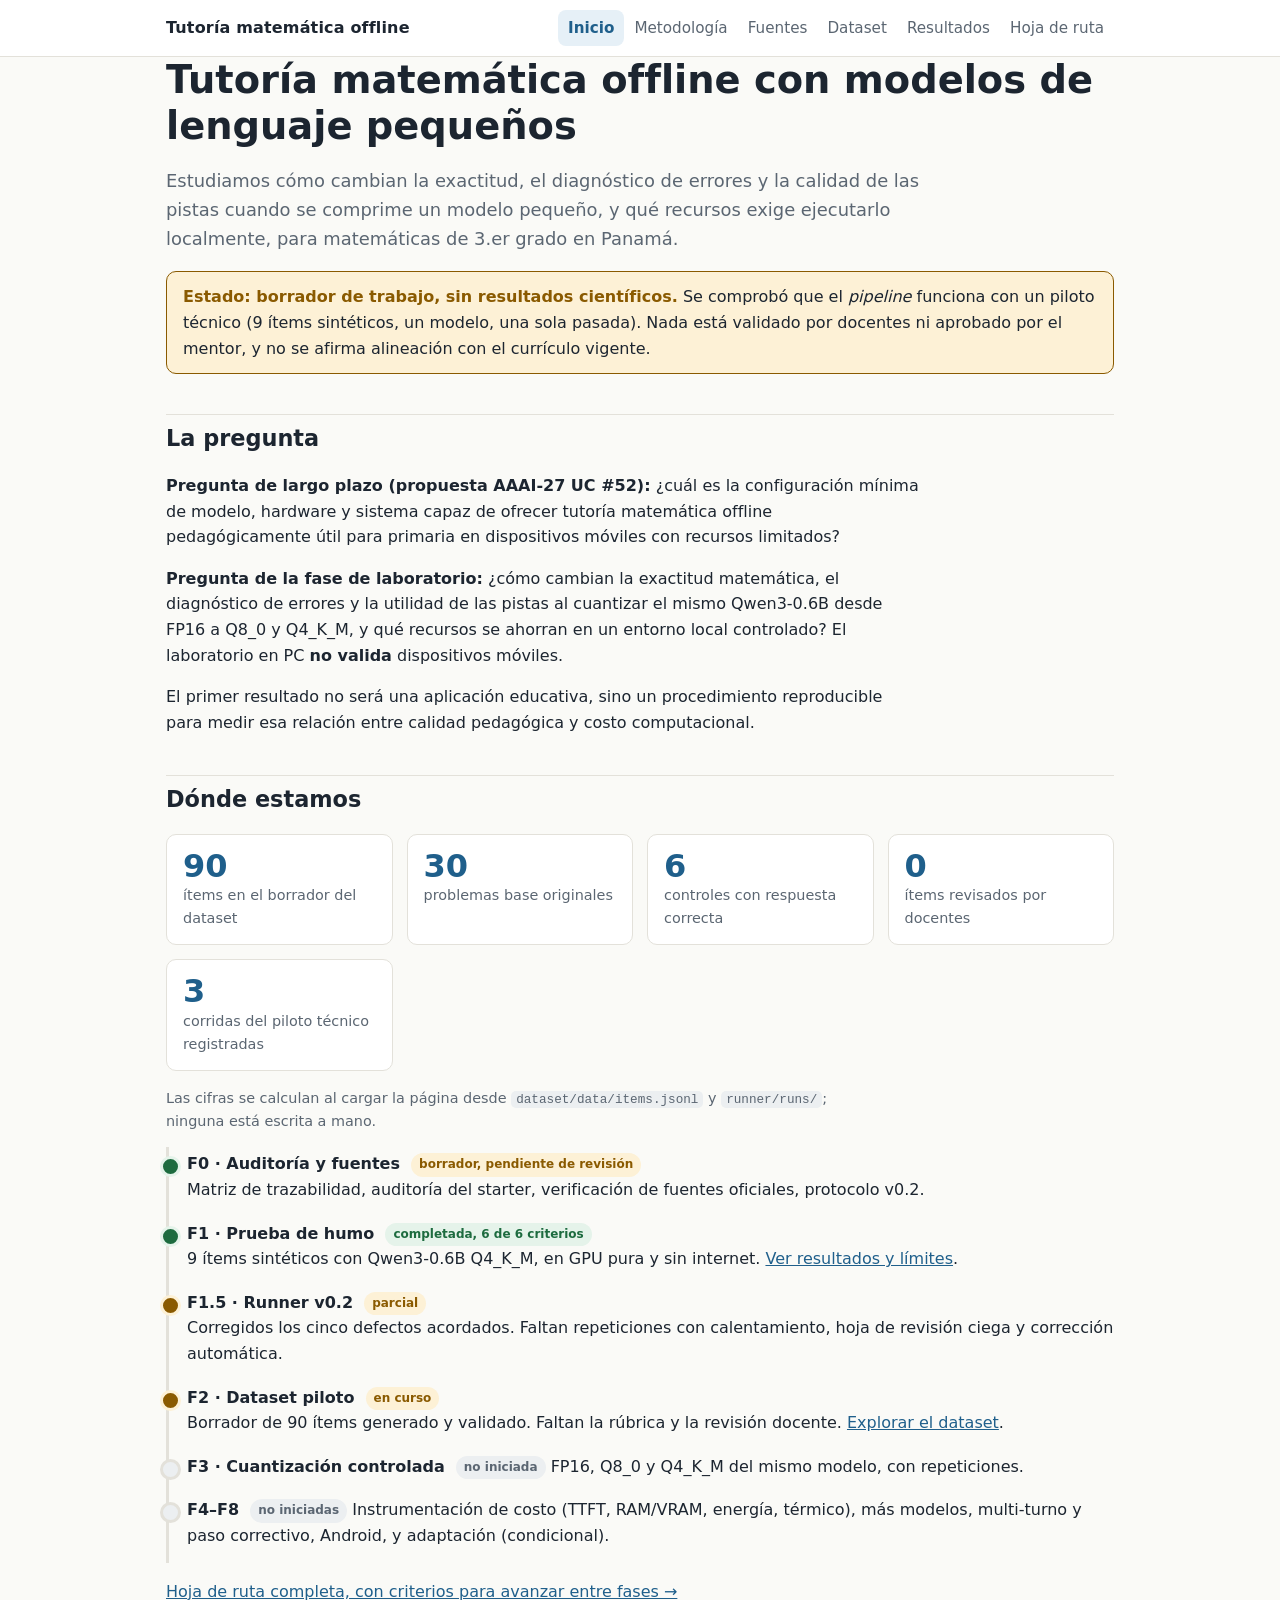
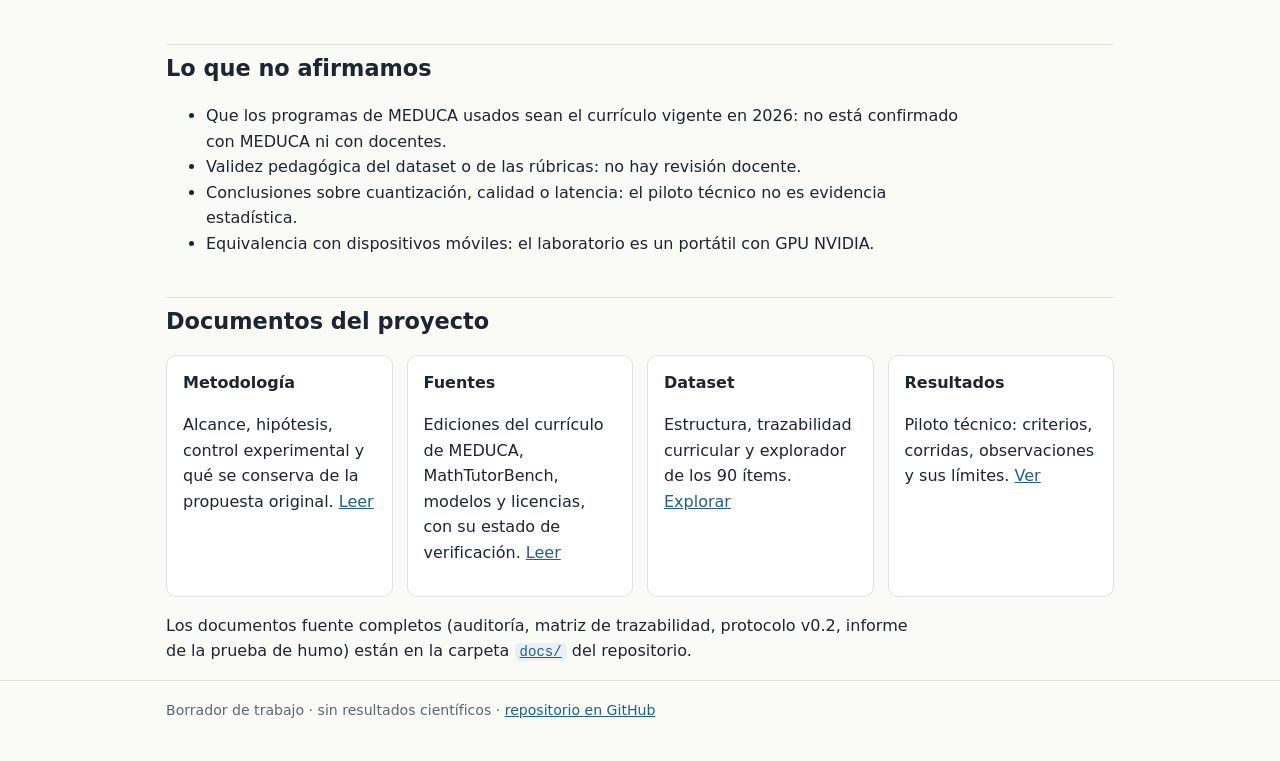
==== index.html @ 907fa1df "Sitio web estático del proyecto Seis páginas (inicio, metodología, fuentes, dataset, resultados, hoj" ====
<!doctype html>
<html lang="es">
<head>
<meta charset="utf-8">
<meta name="viewport" content="width=device-width, initial-scale=1">
<meta name="color-scheme" content="light dark">
<title>Tutoría matemática offline</title>
<meta name="description" content="Investigación sobre tutoría matemática offline con modelos de lenguaje pequeños para 3.er grado en Panamá: calidad pedagógica, compresión y costo computacional.">
<link rel="stylesheet" href="assets/style.css">
</head>
<body>
<header class="site"><div class="wrap">
  <a class="brand" href="index.html">Tutoría matemática offline</a>
  <nav aria-label="Principal"><a href="index.html">Inicio</a><a href="metodologia.html">Metodología</a><a href="fuentes.html">Fuentes</a><a href="dataset.html">Dataset</a><a href="resultados.html">Resultados</a><a href="hoja-de-ruta.html">Hoja de ruta</a></nav>
</div></header>

<main class="wrap">
  <h1>Tutoría matemática offline con modelos de lenguaje pequeños</h1>
  <p class="lead">Estudiamos cómo cambian la exactitud, el diagnóstico de errores y la calidad de las pistas cuando se comprime un modelo pequeño, y qué recursos exige ejecutarlo localmente, para matemáticas de 3.er grado en Panamá.</p>

  <div class="banner"><strong>Estado: borrador de trabajo, sin resultados científicos.</strong>
    Se comprobó que el <em>pipeline</em> funciona con un piloto técnico (9 ítems sintéticos, un modelo, una sola pasada). Nada está validado por docentes ni aprobado por el mentor, y no se afirma alineación con el currículo vigente.</div>

  <h2>La pregunta</h2>
  <p><strong>Pregunta de largo plazo (propuesta AAAI-27 UC #52):</strong> ¿cuál es la configuración mínima de modelo, hardware y sistema capaz de ofrecer tutoría matemática offline pedagógicamente útil para primaria en dispositivos móviles con recursos limitados?</p>
  <p><strong>Pregunta de la fase de laboratorio:</strong> ¿cómo cambian la exactitud matemática, el diagnóstico de errores y la utilidad de las pistas al cuantizar el mismo Qwen3-0.6B desde FP16 a Q8_0 y Q4_K_M, y qué recursos se ahorran en un entorno local controlado? El laboratorio en PC <strong>no valida</strong> dispositivos móviles.</p>
  <p>El primer resultado no será una aplicación educativa, sino un procedimiento reproducible para medir esa relación entre calidad pedagógica y costo computacional.</p>

  <h2>Dónde estamos</h2>
  <div class="grid" id="home-stats"></div>
  <p class="count">Las cifras se calculan al cargar la página desde <code>dataset/data/items.jsonl</code> y <code>runner/runs/</code>; ninguna está escrita a mano.</p>

  <ol class="timeline">
    <li class="done"><strong>F0 · Auditoría y fuentes</strong> <span class="badge b-warn">borrador, pendiente de revisión</span><br>Matriz de trazabilidad, auditoría del starter, verificación de fuentes oficiales, protocolo v0.2.</li>
    <li class="done"><strong>F1 · Prueba de humo</strong> <span class="badge b-ok">completada, 6 de 6 criterios</span><br>9 ítems sintéticos con Qwen3-0.6B Q4_K_M, en GPU pura y sin internet. <a href="resultados.html">Ver resultados y límites</a>.</li>
    <li class="doing"><strong>F1.5 · Runner v0.2</strong> <span class="badge b-warn">parcial</span><br>Corregidos los cinco defectos acordados. Faltan repeticiones con calentamiento, hoja de revisión ciega y corrección automática.</li>
    <li class="doing"><strong>F2 · Dataset piloto</strong> <span class="badge b-warn">en curso</span><br>Borrador de 90 ítems generado y validado. Faltan la rúbrica y la revisión docente. <a href="dataset.html">Explorar el dataset</a>.</li>
    <li><strong>F3 · Cuantización controlada</strong> <span class="badge b-pend">no iniciada</span> FP16, Q8_0 y Q4_K_M del mismo modelo, con repeticiones.</li>
    <li><strong>F4–F8</strong> <span class="badge b-pend">no iniciadas</span> Instrumentación de costo (TTFT, RAM/VRAM, energía, térmico), más modelos, multi-turno y paso correctivo, Android, y adaptación (condicional).</li>
  </ol>
  <p><a href="hoja-de-ruta.html">Hoja de ruta completa, con criterios para avanzar entre fases →</a></p>

  <h2>Lo que no afirmamos</h2>
  <ul>
    <li>Que los programas de MEDUCA usados sean el currículo vigente en 2026: no está confirmado con MEDUCA ni con docentes.</li>
    <li>Validez pedagógica del dataset o de las rúbricas: no hay revisión docente.</li>
    <li>Conclusiones sobre cuantización, calidad o latencia: el piloto técnico no es evidencia estadística.</li>
    <li>Equivalencia con dispositivos móviles: el laboratorio es un portátil con GPU NVIDIA.</li>
  </ul>

  <h2>Documentos del proyecto</h2>
  <div class="grid">
    <div class="card"><h3>Metodología</h3><p>Alcance, hipótesis, control experimental y qué se conserva de la propuesta original. <a href="metodologia.html">Leer</a></p></div>
    <div class="card"><h3>Fuentes</h3><p>Ediciones del currículo de MEDUCA, MathTutorBench, modelos y licencias, con su estado de verificación. <a href="fuentes.html">Leer</a></p></div>
    <div class="card"><h3>Dataset</h3><p>Estructura, trazabilidad curricular y explorador de los 90 ítems. <a href="dataset.html">Explorar</a></p></div>
    <div class="card"><h3>Resultados</h3><p>Piloto técnico: criterios, corridas, observaciones y sus límites. <a href="resultados.html">Ver</a></p></div>
  </div>
  <p>Los documentos fuente completos (auditoría, matriz de trazabilidad, protocolo v0.2, informe de la prueba de humo) están en la carpeta <a href="https://github.com/Carlos09Or/Math_Project_LLM/tree/main/docs"><code>docs/</code></a> del repositorio.</p>
</main>

<footer class="site"><div class="wrap">Borrador de trabajo · sin resultados científicos · <a href="https://github.com/Carlos09Or/Math_Project_LLM">repositorio en GitHub</a></div></footer>
<script src="assets/data/project_items.js"></script>
<script src="assets/data/project_runs.js"></script>
<script src="assets/app.js"></script>
</body>
</html>
---- assets/style.css ----
:root {
  --bg: #fafaf7; --surface: #ffffff; --ink: #1c2530; --muted: #5b6672; --line: #e3e1da;
  --accent: #1f5f8b; --accent-soft: #e6f0f7;
  --ok: #1d6b3f; --ok-bg: #e5f3ea; --warn: #8a5a00; --warn-bg: #fdf1d6; --bad: #9a2a2a; --bad-bg: #f9e4e4;
  --info: #3a4a8a; --info-bg: #e8ebf8; --pend: #5b6672; --pend-bg: #eceff1;
  --radius: 10px; --max: 980px;
}
@media (prefers-color-scheme: dark) {
  :root:not([data-theme="light"]) {
    --bg: #14181d; --surface: #1b2026; --ink: #e7eaee; --muted: #a2acb7; --line: #2c333b;
    --accent: #7db7e0; --accent-soft: #1d2c38;
    --ok: #7fd0a1; --ok-bg: #1b2e24; --warn: #e8c36a; --warn-bg: #33291a; --bad: #f09a9a; --bad-bg: #351e1e;
    --info: #a5b2f0; --info-bg: #222842; --pend: #a2acb7; --pend-bg: #242a31;
  }
}
* { box-sizing: border-box; }
html { scroll-behavior: smooth; }
body { margin: 0; background: var(--bg); color: var(--ink); line-height: 1.6;
  font-family: system-ui, -apple-system, "Segoe UI", Roboto, "Helvetica Neue", Arial, sans-serif; }
a { color: var(--accent); }
.wrap { max-width: var(--max); margin: 0 auto; padding: 0 16px; }
header.site { border-bottom: 1px solid var(--line); background: var(--surface); position: sticky; top: 0; z-index: 5; }
header.site .wrap { display: flex; align-items: center; justify-content: space-between; gap: 12px; flex-wrap: wrap; padding-top: 10px; padding-bottom: 10px; }
.brand { font-weight: 700; text-decoration: none; color: var(--ink); letter-spacing: .01em; }
nav a { display: inline-block; padding: 6px 10px; border-radius: 8px; text-decoration: none; color: var(--muted); font-size: .95rem; }
nav a:hover { background: var(--accent-soft); color: var(--accent); }
nav a[aria-current="page"] { background: var(--accent-soft); color: var(--accent); font-weight: 600; }
main { padding: 28px 0 56px; }
h1 { font-size: clamp(1.7rem, 4vw, 2.4rem); line-height: 1.2; margin: 0 0 8px; }
h2 { font-size: 1.4rem; margin: 40px 0 10px; padding-top: 6px; border-top: 1px solid var(--line); }
h3 { font-size: 1.1rem; margin: 24px 0 6px; }
p, li { max-width: 74ch; }
.lead { font-size: 1.12rem; color: var(--muted); max-width: 70ch; }
.banner { border: 1px solid var(--warn); background: var(--warn-bg); color: var(--ink); border-radius: var(--radius); padding: 12px 16px; margin: 18px 0; }
.banner strong { color: var(--warn); }
.callout { border-left: 4px solid var(--accent); background: var(--accent-soft); padding: 10px 14px; border-radius: 0 var(--radius) var(--radius) 0; margin: 14px 0; }
.callout.warn { border-color: var(--warn); background: var(--warn-bg); }
.grid { display: grid; gap: 14px; grid-template-columns: repeat(auto-fit, minmax(210px, 1fr)); margin: 16px 0; }
.card { background: var(--surface); border: 1px solid var(--line); border-radius: var(--radius); padding: 14px 16px; }
.card h3 { margin: 0 0 4px; font-size: 1rem; }
.stat { font-size: 2rem; font-weight: 700; line-height: 1.1; color: var(--accent); }
.stat-label { color: var(--muted); font-size: .9rem; }
.badge { display: inline-block; font-size: .75rem; font-weight: 600; padding: 2px 8px; border-radius: 999px; white-space: nowrap; vertical-align: middle; }
.b-ok { color: var(--ok); background: var(--ok-bg); } .b-warn { color: var(--warn); background: var(--warn-bg); }
.b-bad { color: var(--bad); background: var(--bad-bg); } .b-info { color: var(--info); background: var(--info-bg); }
.b-pend { color: var(--pend); background: var(--pend-bg); }
.table-wrap { overflow-x: auto; margin: 12px 0; border: 1px solid var(--line); border-radius: var(--radius); background: var(--surface); }
table { border-collapse: collapse; width: 100%; font-size: .92rem; }
th, td { text-align: left; padding: 8px 10px; border-bottom: 1px solid var(--line); vertical-align: top; }
th { background: var(--accent-soft); font-weight: 600; white-space: nowrap; }
tr:last-child td { border-bottom: 0; }
code, .mono { font-family: ui-monospace, "Cascadia Mono", Consolas, monospace; font-size: .88em; }
code { background: var(--pend-bg); padding: 1px 5px; border-radius: 5px; }
.timeline { list-style: none; padding: 0; margin: 14px 0; border-left: 3px solid var(--line); }
.timeline li { position: relative; padding: 4px 0 14px 18px; max-width: none; }
.timeline li::before { content: ""; position: absolute; left: -9px; top: 9px; width: 15px; height: 15px; border-radius: 50%; background: var(--pend-bg); border: 3px solid var(--line); }
.timeline li.done::before { background: var(--ok); border-color: var(--ok-bg); }
.timeline li.doing::before { background: var(--warn); border-color: var(--warn-bg); }
.timeline strong { margin-right: 6px; }
.filters { display: flex; gap: 10px; flex-wrap: wrap; align-items: end; margin: 12px 0; }
.filters label { display: flex; flex-direction: column; font-size: .82rem; color: var(--muted); gap: 3px; }
select, input[type="search"] { font: inherit; padding: 6px 8px; border: 1px solid var(--line); border-radius: 8px; background: var(--surface); color: var(--ink); }
.item { background: var(--surface); border: 1px solid var(--line); border-radius: var(--radius); padding: 12px 14px; margin: 10px 0; }
.item .meta { display: flex; gap: 6px; flex-wrap: wrap; margin-bottom: 6px; align-items: center; }
.item p { margin: 4px 0; }
.item dl { display: grid; grid-template-columns: max-content 1fr; gap: 2px 12px; margin: 8px 0 0; font-size: .92rem; }
.item dt { color: var(--muted); } .item dd { margin: 0; }
pre.resp { white-space: pre-wrap; word-break: break-word; background: var(--pend-bg); border-radius: 8px; padding: 10px; margin: 6px 0; font-size: .88rem; max-width: 100%; }
details { margin: 6px 0; } summary { cursor: pointer; }
.heat { display: grid; gap: 3px; margin: 10px 0; font-size: .8rem; }
.heat .cell { padding: 4px 6px; border-radius: 5px; text-align: center; }
.heat .same { background: var(--ok-bg); color: var(--ok); } .heat .diff { background: var(--bad-bg); color: var(--bad); }
.heat .head { color: var(--muted); font-weight: 600; text-align: center; }
.count { color: var(--muted); font-size: .9rem; }
footer.site { border-top: 1px solid var(--line); padding: 18px 0 40px; color: var(--muted); font-size: .88rem; }
@media (max-width: 560px) { .item dl { grid-template-columns: 1fr; } th { white-space: normal; } }
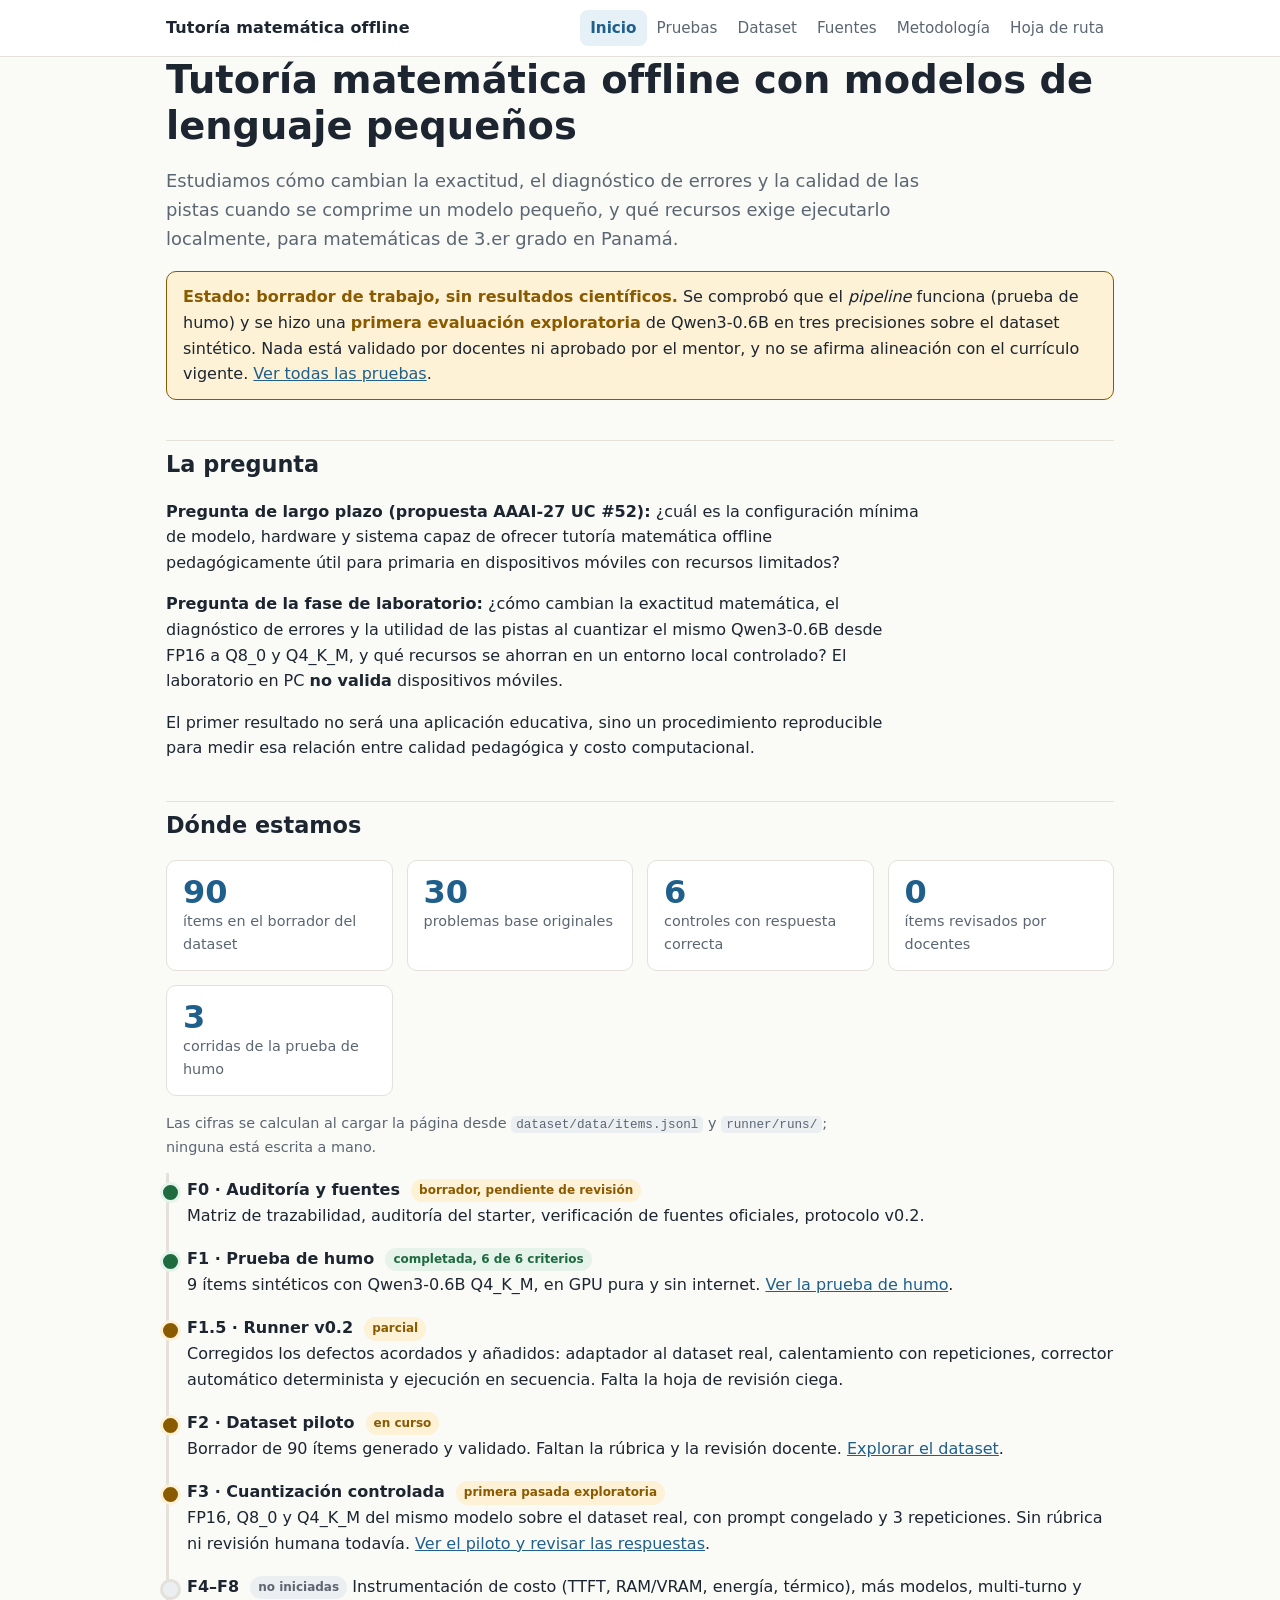
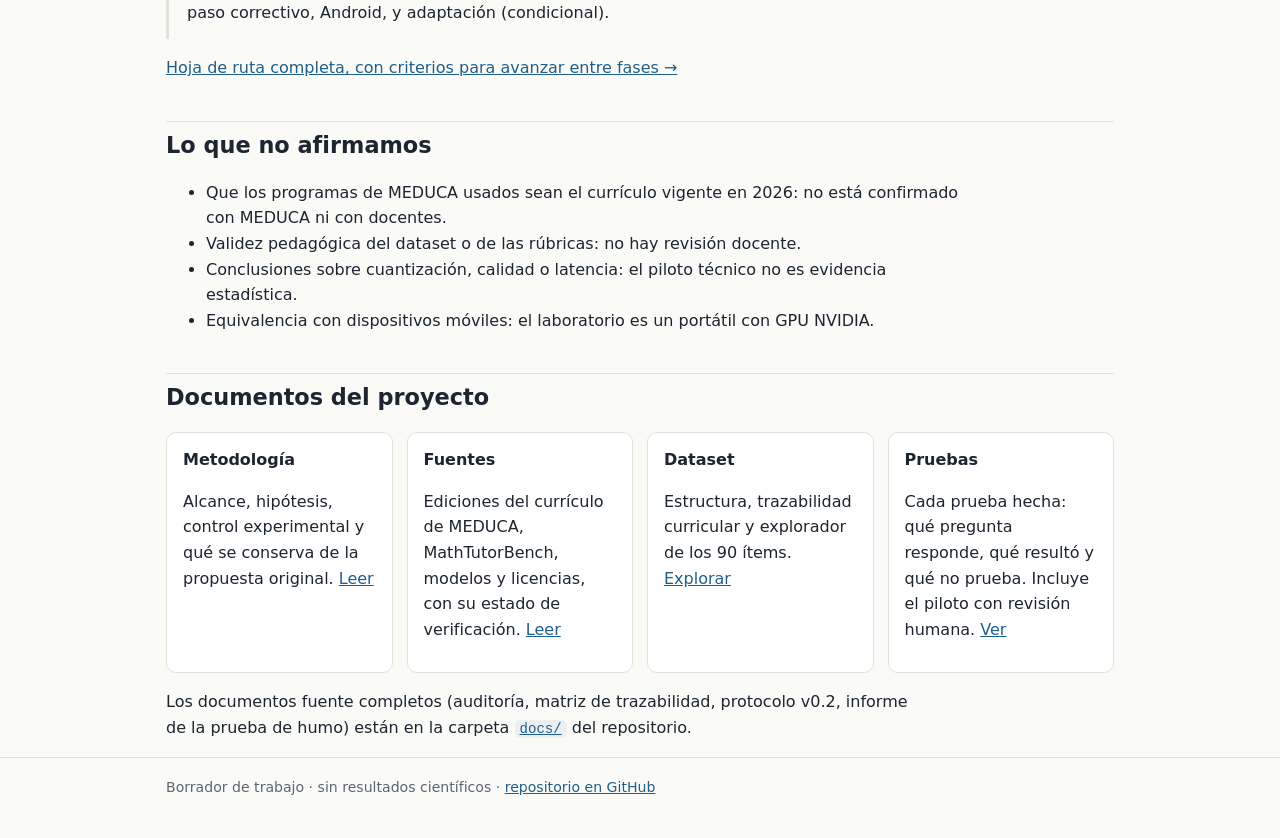
==== commit 23f2fdc3: "Sitio web: catalogo de pruebas, piloto con revision humana, ajuste de formato y GPU - pruebas.html: " ====
--- a/index.html
+++ b/index.html
@@ -11,7 +11,7 @@
 <body>
 <header class="site"><div class="wrap">
   <a class="brand" href="index.html">Tutoría matemática offline</a>
-  <nav aria-label="Principal"><a href="index.html">Inicio</a><a href="metodologia.html">Metodología</a><a href="fuentes.html">Fuentes</a><a href="dataset.html">Dataset</a><a href="resultados.html">Resultados</a><a href="hoja-de-ruta.html">Hoja de ruta</a></nav>
+  <nav aria-label="Principal"><a href="index.html">Inicio</a><a href="pruebas.html">Pruebas</a><a href="dataset.html">Dataset</a><a href="fuentes.html">Fuentes</a><a href="metodologia.html">Metodología</a><a href="hoja-de-ruta.html">Hoja de ruta</a></nav>
 </div></header>
 
 <main class="wrap">
@@ -19,7 +19,7 @@
   <p class="lead">Estudiamos cómo cambian la exactitud, el diagnóstico de errores y la calidad de las pistas cuando se comprime un modelo pequeño, y qué recursos exige ejecutarlo localmente, para matemáticas de 3.er grado en Panamá.</p>
 
   <div class="banner"><strong>Estado: borrador de trabajo, sin resultados científicos.</strong>
-    Se comprobó que el <em>pipeline</em> funciona con un piloto técnico (9 ítems sintéticos, un modelo, una sola pasada). Nada está validado por docentes ni aprobado por el mentor, y no se afirma alineación con el currículo vigente.</div>
+    Se comprobó que el <em>pipeline</em> funciona (prueba de humo) y se hizo una <strong>primera evaluación exploratoria</strong> de Qwen3-0.6B en tres precisiones sobre el dataset sintético. Nada está validado por docentes ni aprobado por el mentor, y no se afirma alineación con el currículo vigente. <a href="pruebas.html">Ver todas las pruebas</a>.</div>
 
   <h2>La pregunta</h2>
   <p><strong>Pregunta de largo plazo (propuesta AAAI-27 UC #52):</strong> ¿cuál es la configuración mínima de modelo, hardware y sistema capaz de ofrecer tutoría matemática offline pedagógicamente útil para primaria en dispositivos móviles con recursos limitados?</p>
@@ -32,10 +32,10 @@
 
   <ol class="timeline">
     <li class="done"><strong>F0 · Auditoría y fuentes</strong> <span class="badge b-warn">borrador, pendiente de revisión</span><br>Matriz de trazabilidad, auditoría del starter, verificación de fuentes oficiales, protocolo v0.2.</li>
-    <li class="done"><strong>F1 · Prueba de humo</strong> <span class="badge b-ok">completada, 6 de 6 criterios</span><br>9 ítems sintéticos con Qwen3-0.6B Q4_K_M, en GPU pura y sin internet. <a href="resultados.html">Ver resultados y límites</a>.</li>
-    <li class="doing"><strong>F1.5 · Runner v0.2</strong> <span class="badge b-warn">parcial</span><br>Corregidos los cinco defectos acordados. Faltan repeticiones con calentamiento, hoja de revisión ciega y corrección automática.</li>
+    <li class="done"><strong>F1 · Prueba de humo</strong> <span class="badge b-ok">completada, 6 de 6 criterios</span><br>9 ítems sintéticos con Qwen3-0.6B Q4_K_M, en GPU pura y sin internet. <a href="resultados.html">Ver la prueba de humo</a>.</li>
+    <li class="doing"><strong>F1.5 · Runner v0.2</strong> <span class="badge b-warn">parcial</span><br>Corregidos los defectos acordados y añadidos: adaptador al dataset real, calentamiento con repeticiones, corrector automático determinista y ejecución en secuencia. Falta la hoja de revisión ciega.</li>
     <li class="doing"><strong>F2 · Dataset piloto</strong> <span class="badge b-warn">en curso</span><br>Borrador de 90 ítems generado y validado. Faltan la rúbrica y la revisión docente. <a href="dataset.html">Explorar el dataset</a>.</li>
-    <li><strong>F3 · Cuantización controlada</strong> <span class="badge b-pend">no iniciada</span> FP16, Q8_0 y Q4_K_M del mismo modelo, con repeticiones.</li>
+    <li class="doing"><strong>F3 · Cuantización controlada</strong> <span class="badge b-warn">primera pasada exploratoria</span><br>FP16, Q8_0 y Q4_K_M del mismo modelo sobre el dataset real, con prompt congelado y 3 repeticiones. Sin rúbrica ni revisión humana todavía. <a href="piloto.html">Ver el piloto y revisar las respuestas</a>.</li>
     <li><strong>F4–F8</strong> <span class="badge b-pend">no iniciadas</span> Instrumentación de costo (TTFT, RAM/VRAM, energía, térmico), más modelos, multi-turno y paso correctivo, Android, y adaptación (condicional).</li>
   </ol>
   <p><a href="hoja-de-ruta.html">Hoja de ruta completa, con criterios para avanzar entre fases →</a></p>
@@ -53,7 +53,7 @@
     <div class="card"><h3>Metodología</h3><p>Alcance, hipótesis, control experimental y qué se conserva de la propuesta original. <a href="metodologia.html">Leer</a></p></div>
     <div class="card"><h3>Fuentes</h3><p>Ediciones del currículo de MEDUCA, MathTutorBench, modelos y licencias, con su estado de verificación. <a href="fuentes.html">Leer</a></p></div>
     <div class="card"><h3>Dataset</h3><p>Estructura, trazabilidad curricular y explorador de los 90 ítems. <a href="dataset.html">Explorar</a></p></div>
-    <div class="card"><h3>Resultados</h3><p>Piloto técnico: criterios, corridas, observaciones y sus límites. <a href="resultados.html">Ver</a></p></div>
+    <div class="card"><h3>Pruebas</h3><p>Cada prueba hecha: qué pregunta responde, qué resultó y qué no prueba. Incluye el piloto con revisión humana. <a href="pruebas.html">Ver</a></p></div>
   </div>
   <p>Los documentos fuente completos (auditoría, matriz de trazabilidad, protocolo v0.2, informe de la prueba de humo) están en la carpeta <a href="https://github.com/Carlos09Or/Math_Project_LLM/tree/main/docs"><code>docs/</code></a> del repositorio.</p>
 </main>
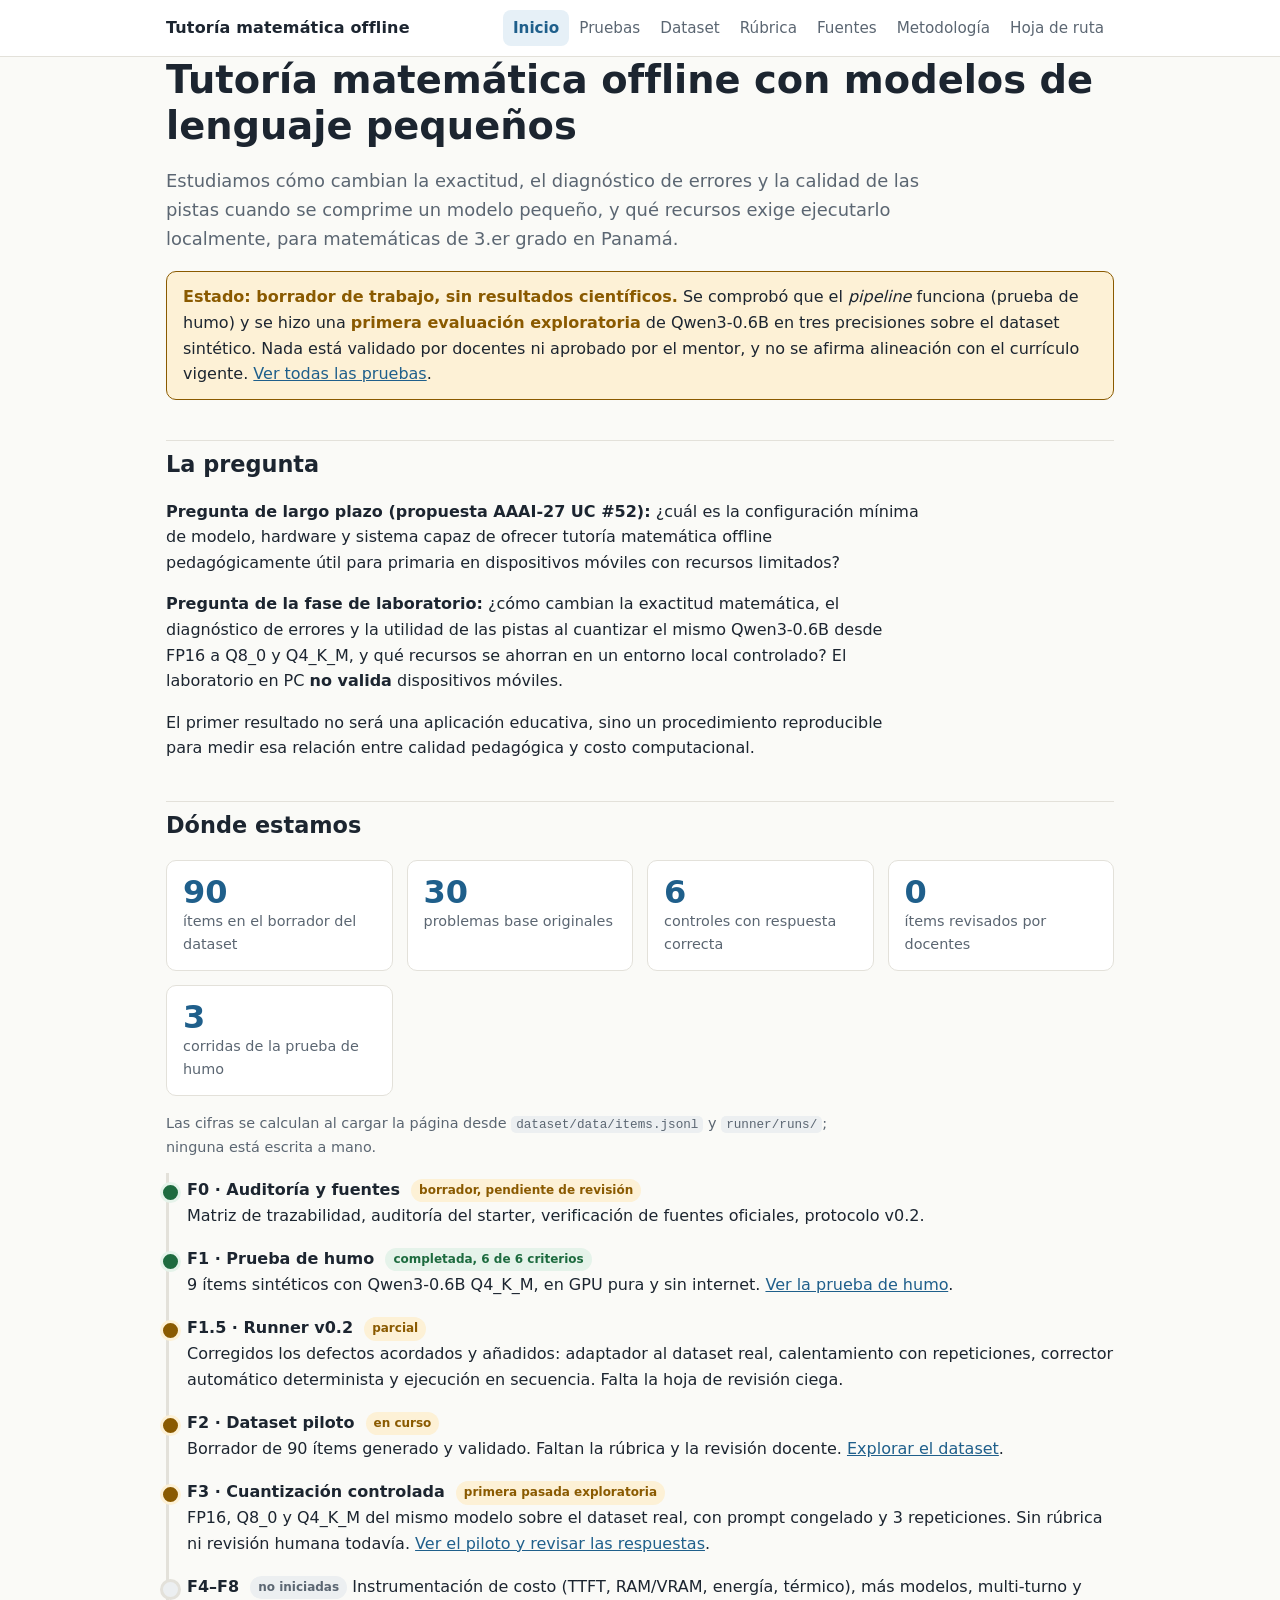
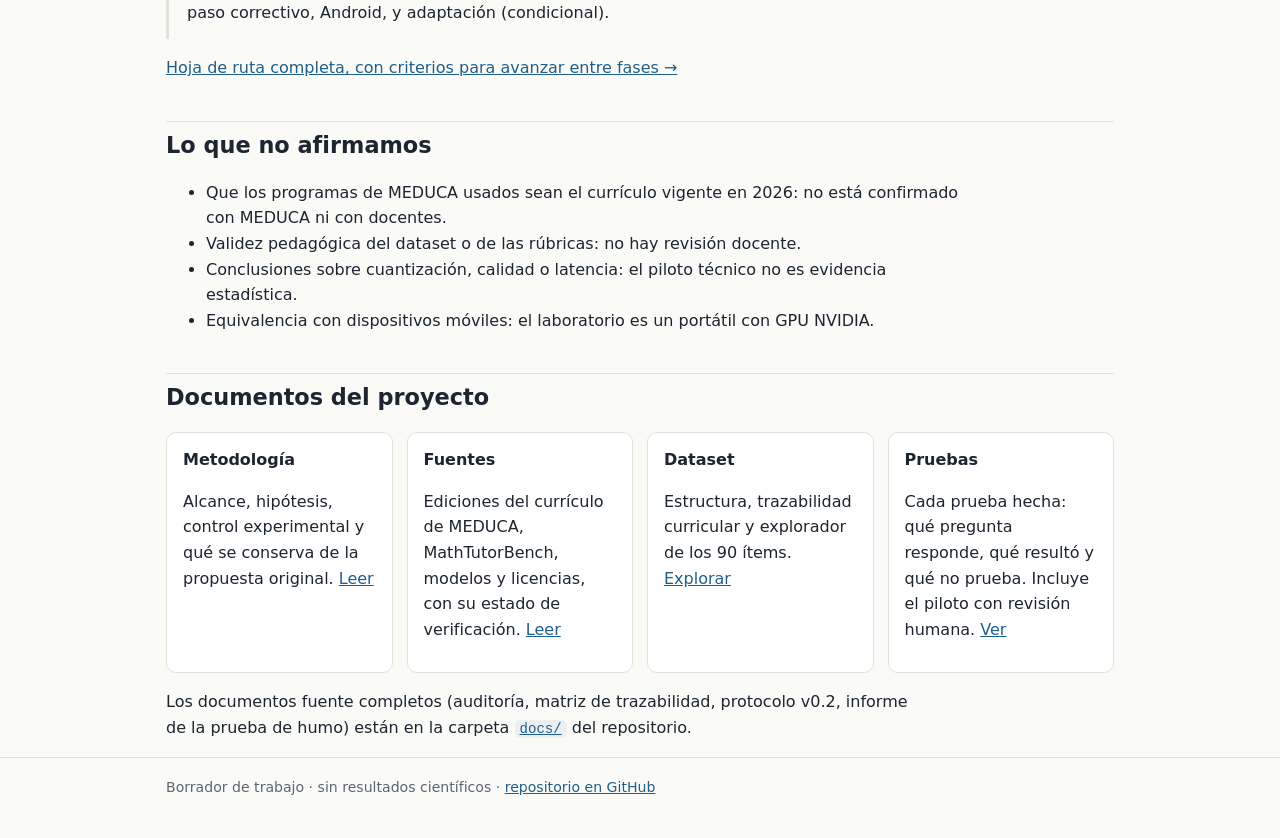
==== commit 5f2cc2b8: "Sitio web: pagina de la rubrica y menu actualizado rubrica.html se dibuja desde el mismo JSON (crite" ====
--- a/index.html
+++ b/index.html
@@ -11,7 +11,7 @@
 <body>
 <header class="site"><div class="wrap">
   <a class="brand" href="index.html">Tutoría matemática offline</a>
-  <nav aria-label="Principal"><a href="index.html">Inicio</a><a href="pruebas.html">Pruebas</a><a href="dataset.html">Dataset</a><a href="fuentes.html">Fuentes</a><a href="metodologia.html">Metodología</a><a href="hoja-de-ruta.html">Hoja de ruta</a></nav>
+  <nav aria-label="Principal"><a href="index.html">Inicio</a><a href="pruebas.html">Pruebas</a><a href="dataset.html">Dataset</a><a href="rubrica.html">Rúbrica</a><a href="fuentes.html">Fuentes</a><a href="metodologia.html">Metodología</a><a href="hoja-de-ruta.html">Hoja de ruta</a></nav>
 </div></header>
 
 <main class="wrap">
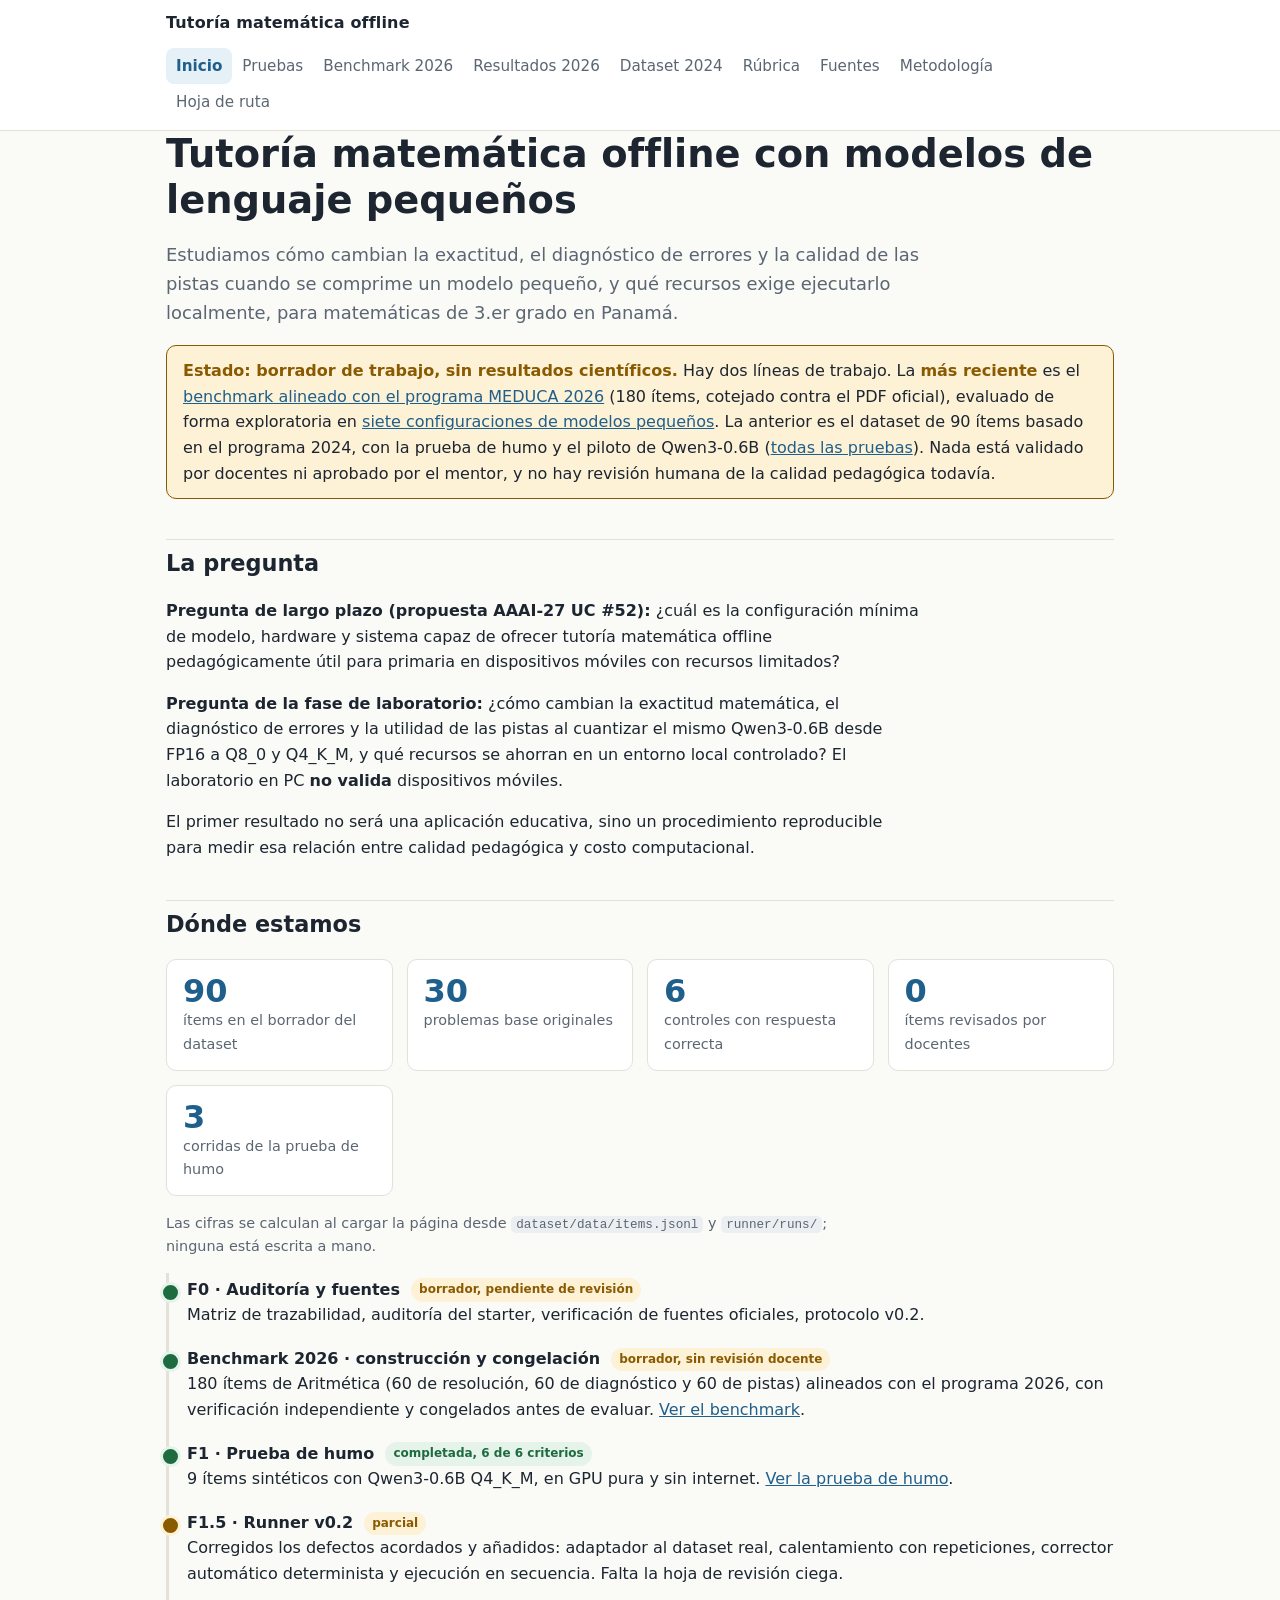
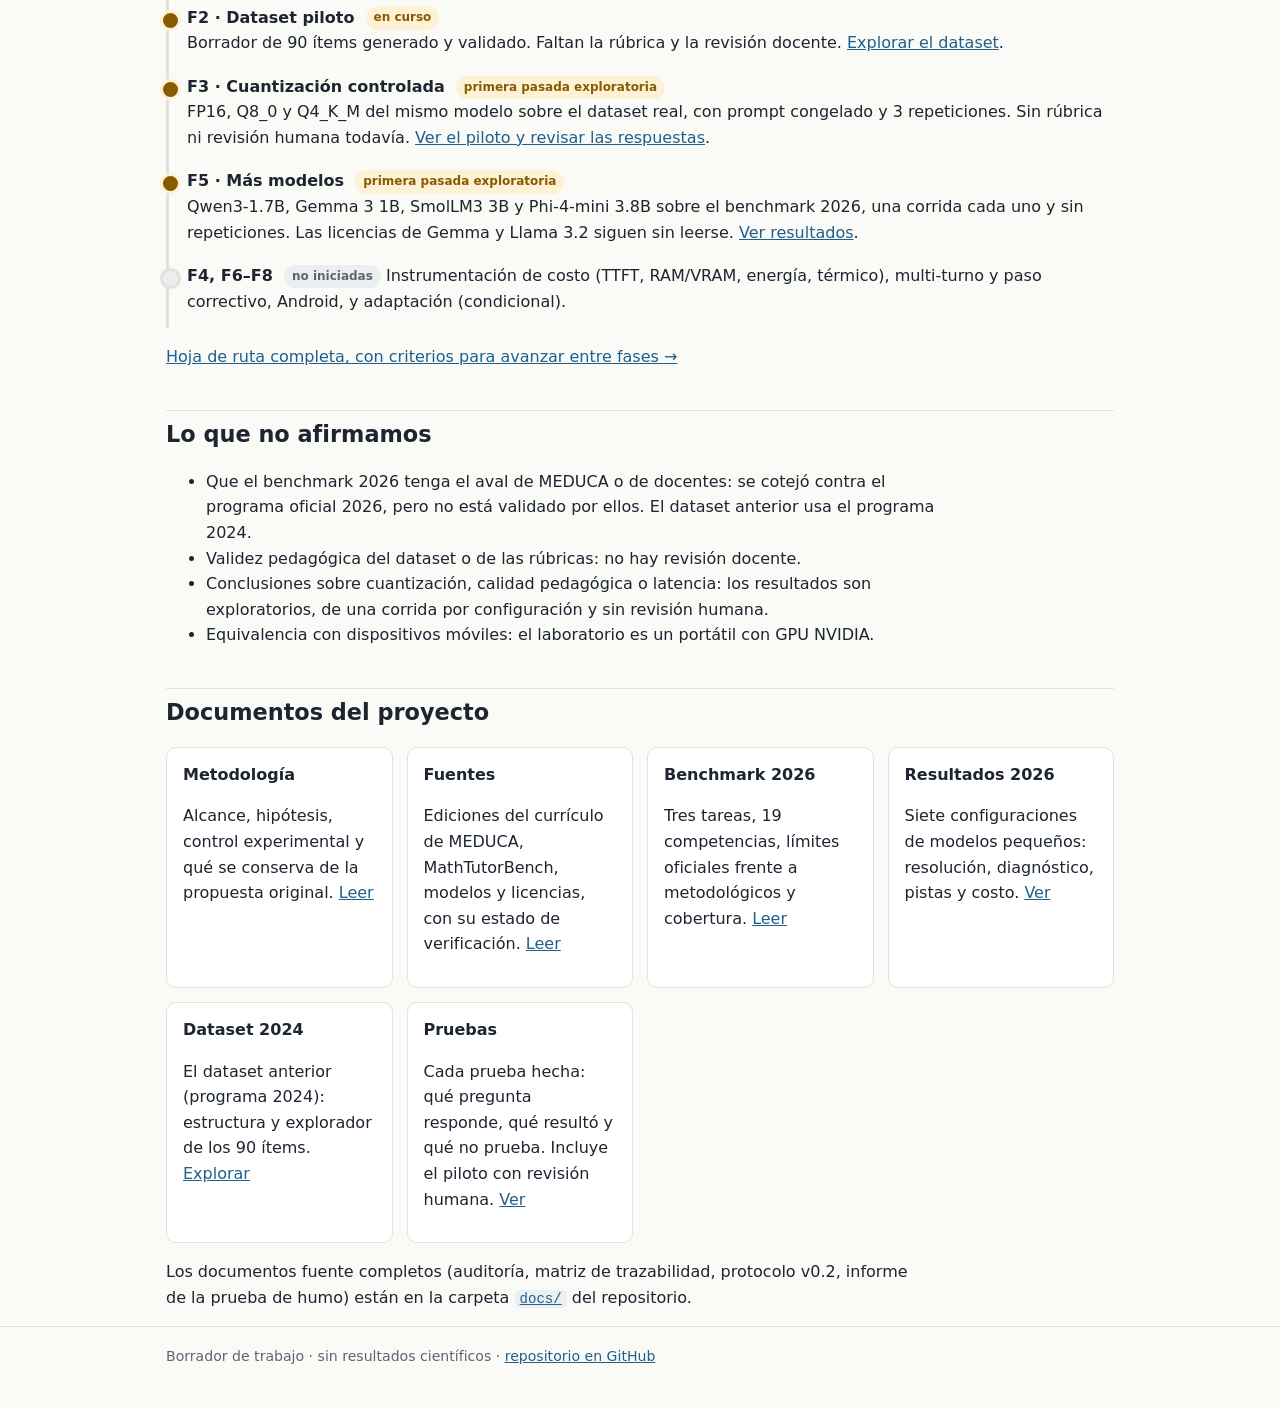
==== commit b0c99783: "Sitio web: paginas del benchmark 2026 y sus resultados (siete configuraciones), navegacion, portada " ====
--- a/index.html
+++ b/index.html
@@ -11,7 +11,7 @@
 <body>
 <header class="site"><div class="wrap">
   <a class="brand" href="index.html">Tutoría matemática offline</a>
-  <nav aria-label="Principal"><a href="index.html">Inicio</a><a href="pruebas.html">Pruebas</a><a href="dataset.html">Dataset</a><a href="rubrica.html">Rúbrica</a><a href="fuentes.html">Fuentes</a><a href="metodologia.html">Metodología</a><a href="hoja-de-ruta.html">Hoja de ruta</a></nav>
+  <nav aria-label="Principal"><a href="index.html">Inicio</a><a href="pruebas.html">Pruebas</a><a href="benchmark.html">Benchmark 2026</a><a href="resultados-2026.html">Resultados 2026</a><a href="dataset.html">Dataset 2024</a><a href="rubrica.html">Rúbrica</a><a href="fuentes.html">Fuentes</a><a href="metodologia.html">Metodología</a><a href="hoja-de-ruta.html">Hoja de ruta</a></nav>
 </div></header>
 
 <main class="wrap">
@@ -19,7 +19,7 @@
   <p class="lead">Estudiamos cómo cambian la exactitud, el diagnóstico de errores y la calidad de las pistas cuando se comprime un modelo pequeño, y qué recursos exige ejecutarlo localmente, para matemáticas de 3.er grado en Panamá.</p>
 
   <div class="banner"><strong>Estado: borrador de trabajo, sin resultados científicos.</strong>
-    Se comprobó que el <em>pipeline</em> funciona (prueba de humo) y se hizo una <strong>primera evaluación exploratoria</strong> de Qwen3-0.6B en tres precisiones sobre el dataset sintético. Nada está validado por docentes ni aprobado por el mentor, y no se afirma alineación con el currículo vigente. <a href="pruebas.html">Ver todas las pruebas</a>.</div>
+    Hay dos líneas de trabajo. La <strong>más reciente</strong> es el <a href="benchmark.html">benchmark alineado con el programa MEDUCA 2026</a> (180 ítems, cotejado contra el PDF oficial), evaluado de forma exploratoria en <a href="resultados-2026.html">siete configuraciones de modelos pequeños</a>. La anterior es el dataset de 90 ítems basado en el programa 2024, con la prueba de humo y el piloto de Qwen3-0.6B (<a href="pruebas.html">todas las pruebas</a>). Nada está validado por docentes ni aprobado por el mentor, y no hay revisión humana de la calidad pedagógica todavía.</div>
 
   <h2>La pregunta</h2>
   <p><strong>Pregunta de largo plazo (propuesta AAAI-27 UC #52):</strong> ¿cuál es la configuración mínima de modelo, hardware y sistema capaz de ofrecer tutoría matemática offline pedagógicamente útil para primaria en dispositivos móviles con recursos limitados?</p>
@@ -32,19 +32,21 @@
 
   <ol class="timeline">
     <li class="done"><strong>F0 · Auditoría y fuentes</strong> <span class="badge b-warn">borrador, pendiente de revisión</span><br>Matriz de trazabilidad, auditoría del starter, verificación de fuentes oficiales, protocolo v0.2.</li>
+    <li class="done"><strong>Benchmark 2026 · construcción y congelación</strong> <span class="badge b-warn">borrador, sin revisión docente</span><br>180 ítems de Aritmética (60 de resolución, 60 de diagnóstico y 60 de pistas) alineados con el programa 2026, con verificación independiente y congelados antes de evaluar. <a href="benchmark.html">Ver el benchmark</a>.</li>
     <li class="done"><strong>F1 · Prueba de humo</strong> <span class="badge b-ok">completada, 6 de 6 criterios</span><br>9 ítems sintéticos con Qwen3-0.6B Q4_K_M, en GPU pura y sin internet. <a href="resultados.html">Ver la prueba de humo</a>.</li>
     <li class="doing"><strong>F1.5 · Runner v0.2</strong> <span class="badge b-warn">parcial</span><br>Corregidos los defectos acordados y añadidos: adaptador al dataset real, calentamiento con repeticiones, corrector automático determinista y ejecución en secuencia. Falta la hoja de revisión ciega.</li>
     <li class="doing"><strong>F2 · Dataset piloto</strong> <span class="badge b-warn">en curso</span><br>Borrador de 90 ítems generado y validado. Faltan la rúbrica y la revisión docente. <a href="dataset.html">Explorar el dataset</a>.</li>
     <li class="doing"><strong>F3 · Cuantización controlada</strong> <span class="badge b-warn">primera pasada exploratoria</span><br>FP16, Q8_0 y Q4_K_M del mismo modelo sobre el dataset real, con prompt congelado y 3 repeticiones. Sin rúbrica ni revisión humana todavía. <a href="piloto.html">Ver el piloto y revisar las respuestas</a>.</li>
-    <li><strong>F4–F8</strong> <span class="badge b-pend">no iniciadas</span> Instrumentación de costo (TTFT, RAM/VRAM, energía, térmico), más modelos, multi-turno y paso correctivo, Android, y adaptación (condicional).</li>
+    <li class="doing"><strong>F5 · Más modelos</strong> <span class="badge b-warn">primera pasada exploratoria</span><br>Qwen3-1.7B, Gemma 3 1B, SmolLM3 3B y Phi-4-mini 3.8B sobre el benchmark 2026, una corrida cada uno y sin repeticiones. Las licencias de Gemma y Llama 3.2 siguen sin leerse. <a href="resultados-2026.html">Ver resultados</a>.</li>
+    <li><strong>F4, F6–F8</strong> <span class="badge b-pend">no iniciadas</span> Instrumentación de costo (TTFT, RAM/VRAM, energía, térmico), multi-turno y paso correctivo, Android, y adaptación (condicional).</li>
   </ol>
   <p><a href="hoja-de-ruta.html">Hoja de ruta completa, con criterios para avanzar entre fases →</a></p>
 
   <h2>Lo que no afirmamos</h2>
   <ul>
-    <li>Que los programas de MEDUCA usados sean el currículo vigente en 2026: no está confirmado con MEDUCA ni con docentes.</li>
+    <li>Que el benchmark 2026 tenga el aval de MEDUCA o de docentes: se cotejó contra el programa oficial 2026, pero no está validado por ellos. El dataset anterior usa el programa 2024.</li>
     <li>Validez pedagógica del dataset o de las rúbricas: no hay revisión docente.</li>
-    <li>Conclusiones sobre cuantización, calidad o latencia: el piloto técnico no es evidencia estadística.</li>
+    <li>Conclusiones sobre cuantización, calidad pedagógica o latencia: los resultados son exploratorios, de una corrida por configuración y sin revisión humana.</li>
     <li>Equivalencia con dispositivos móviles: el laboratorio es un portátil con GPU NVIDIA.</li>
   </ul>
 
@@ -52,7 +54,9 @@
   <div class="grid">
     <div class="card"><h3>Metodología</h3><p>Alcance, hipótesis, control experimental y qué se conserva de la propuesta original. <a href="metodologia.html">Leer</a></p></div>
     <div class="card"><h3>Fuentes</h3><p>Ediciones del currículo de MEDUCA, MathTutorBench, modelos y licencias, con su estado de verificación. <a href="fuentes.html">Leer</a></p></div>
-    <div class="card"><h3>Dataset</h3><p>Estructura, trazabilidad curricular y explorador de los 90 ítems. <a href="dataset.html">Explorar</a></p></div>
+    <div class="card"><h3>Benchmark 2026</h3><p>Tres tareas, 19 competencias, límites oficiales frente a metodológicos y cobertura. <a href="benchmark.html">Leer</a></p></div>
+    <div class="card"><h3>Resultados 2026</h3><p>Siete configuraciones de modelos pequeños: resolución, diagnóstico, pistas y costo. <a href="resultados-2026.html">Ver</a></p></div>
+    <div class="card"><h3>Dataset 2024</h3><p>El dataset anterior (programa 2024): estructura y explorador de los 90 ítems. <a href="dataset.html">Explorar</a></p></div>
     <div class="card"><h3>Pruebas</h3><p>Cada prueba hecha: qué pregunta responde, qué resultó y qué no prueba. Incluye el piloto con revisión humana. <a href="pruebas.html">Ver</a></p></div>
   </div>
   <p>Los documentos fuente completos (auditoría, matriz de trazabilidad, protocolo v0.2, informe de la prueba de humo) están en la carpeta <a href="https://github.com/Carlos09Or/Math_Project_LLM/tree/main/docs"><code>docs/</code></a> del repositorio.</p>
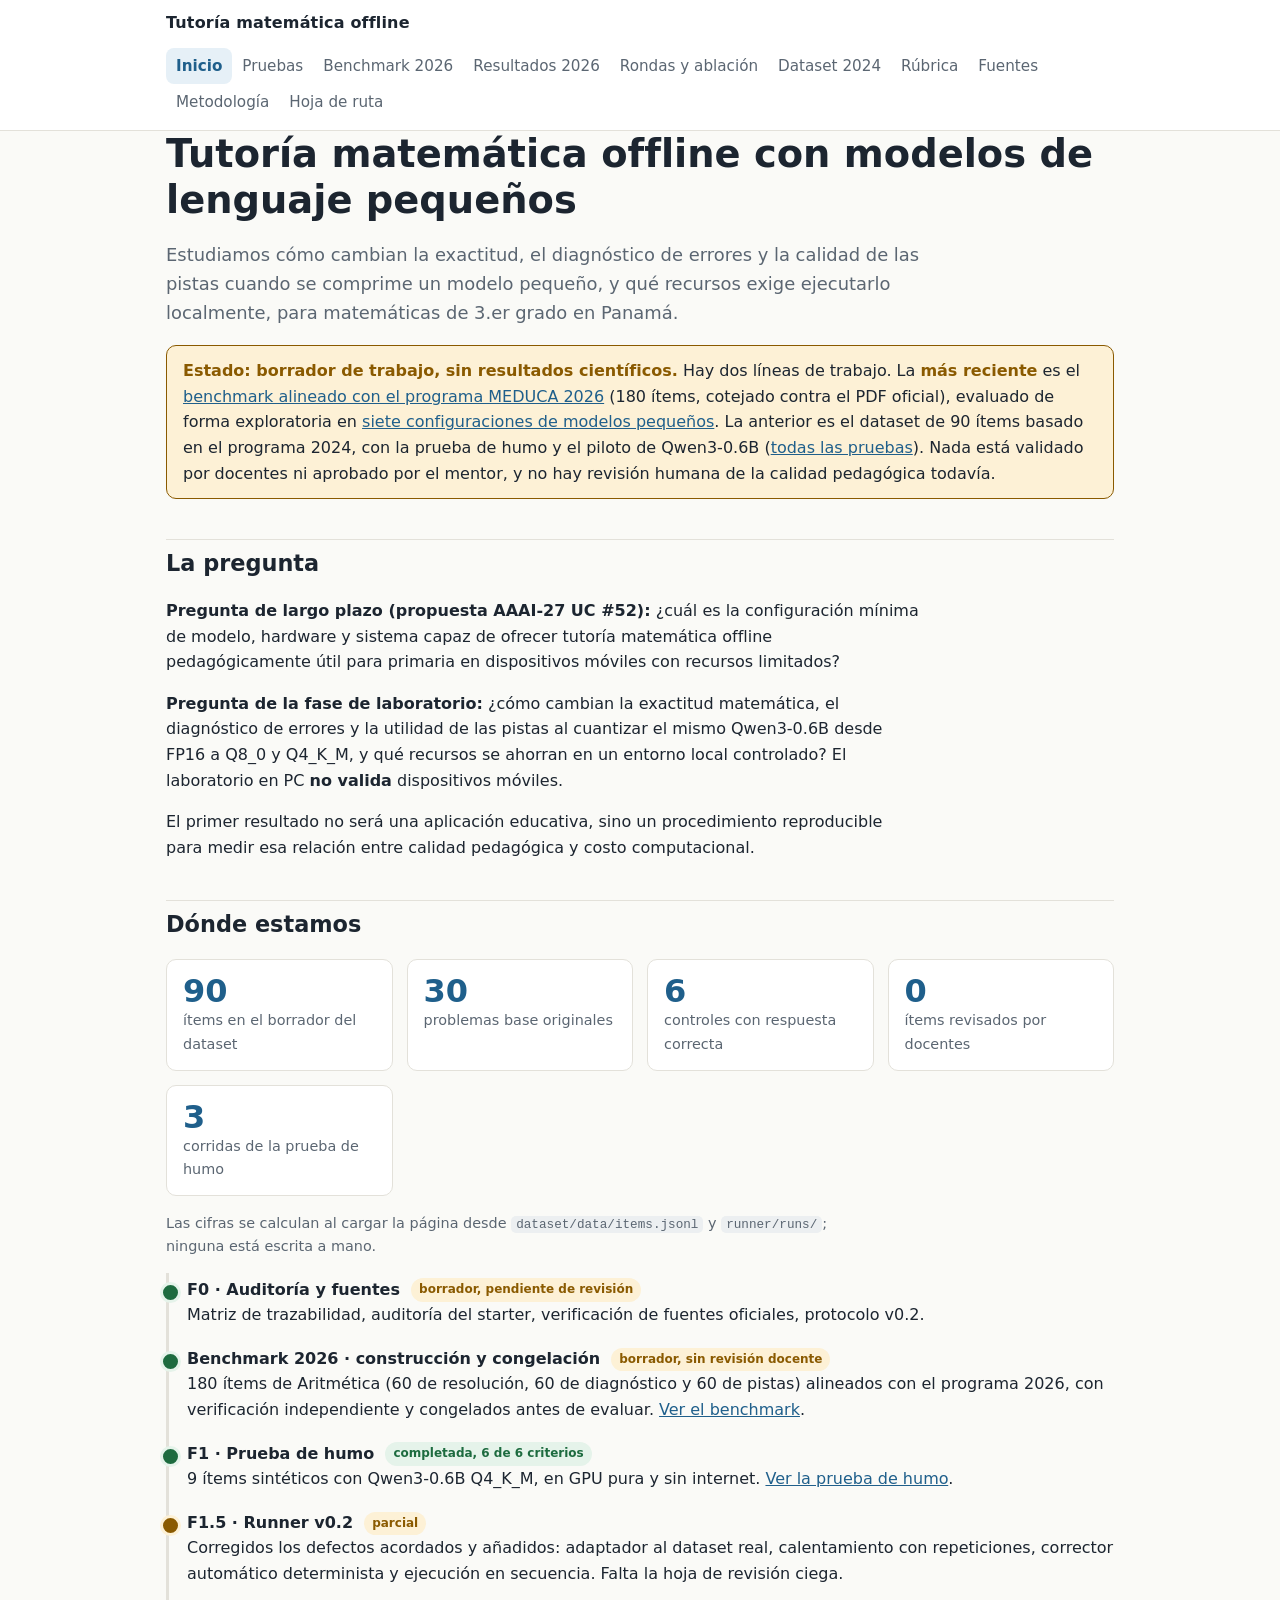
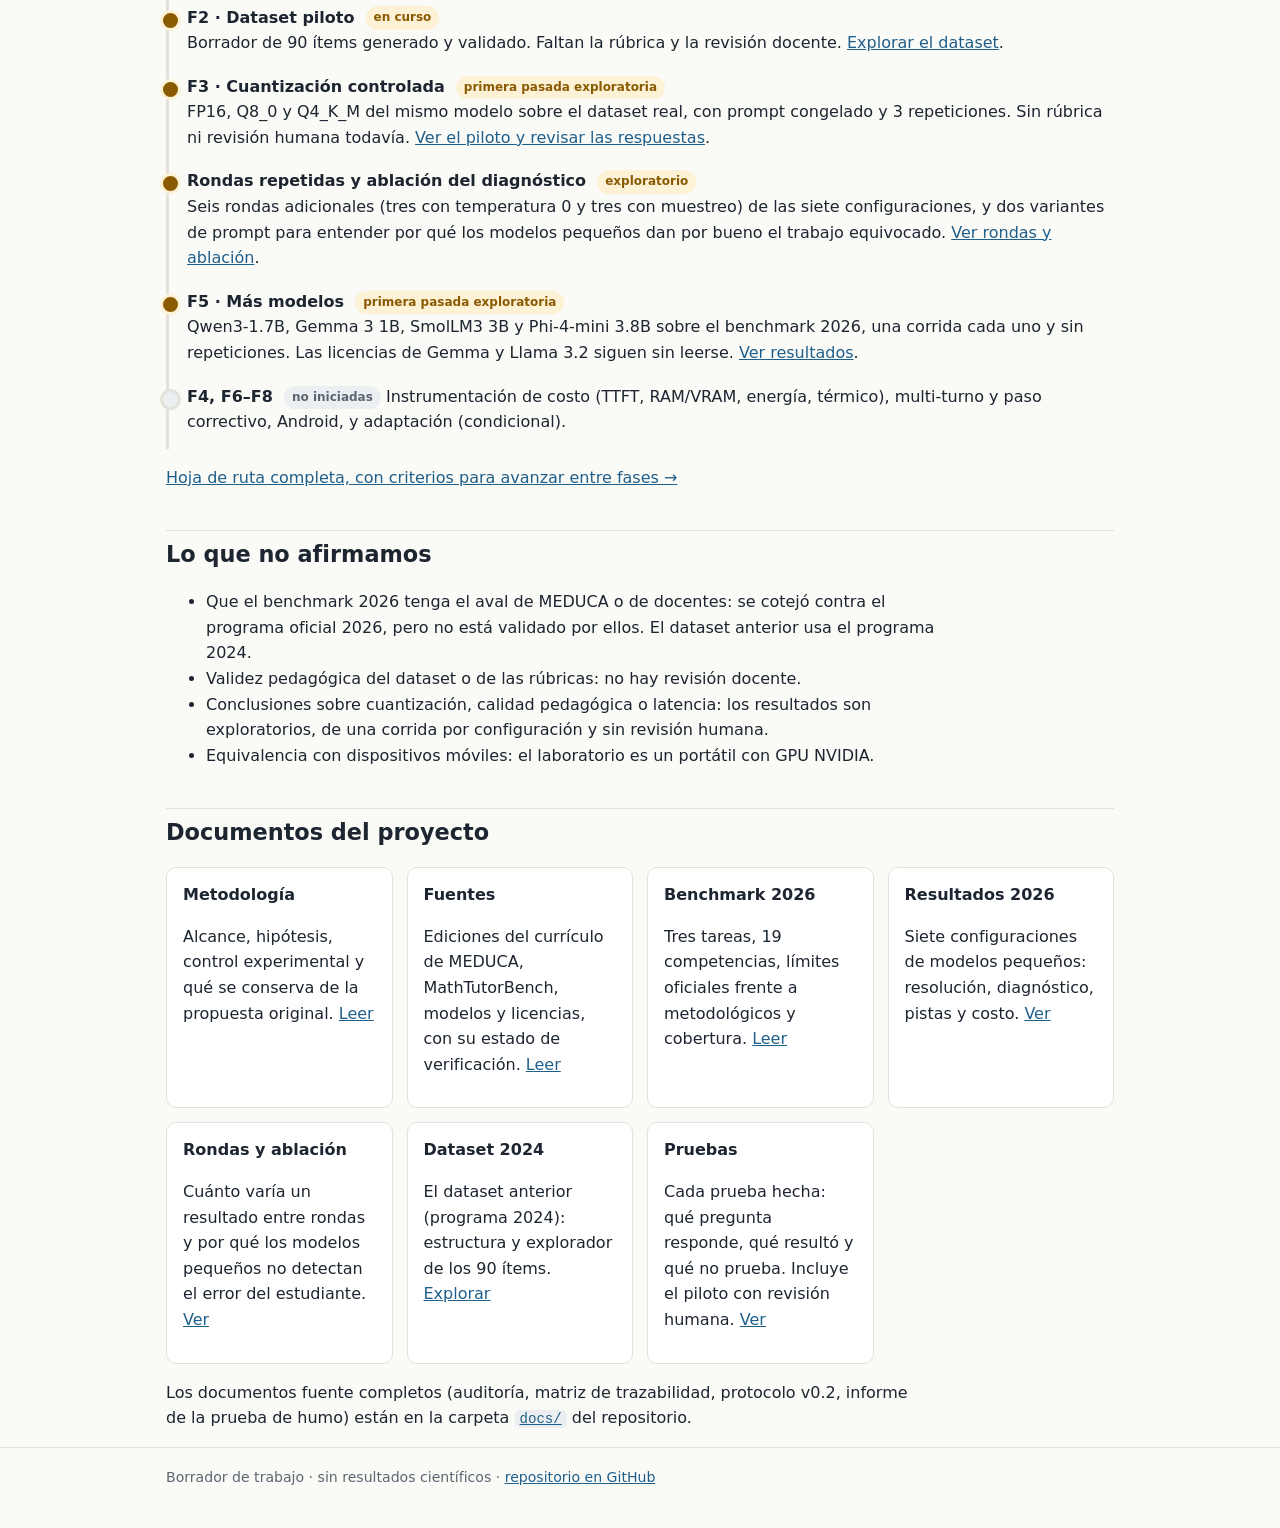
==== commit d14e4c31: "Sitio web: pagina de rondas y ablacion, navegacion, portada y enlaces actualizados" ====
--- a/index.html
+++ b/index.html
@@ -11,7 +11,7 @@
 <body>
 <header class="site"><div class="wrap">
   <a class="brand" href="index.html">Tutoría matemática offline</a>
-  <nav aria-label="Principal"><a href="index.html">Inicio</a><a href="pruebas.html">Pruebas</a><a href="benchmark.html">Benchmark 2026</a><a href="resultados-2026.html">Resultados 2026</a><a href="dataset.html">Dataset 2024</a><a href="rubrica.html">Rúbrica</a><a href="fuentes.html">Fuentes</a><a href="metodologia.html">Metodología</a><a href="hoja-de-ruta.html">Hoja de ruta</a></nav>
+  <nav aria-label="Principal"><a href="index.html">Inicio</a><a href="pruebas.html">Pruebas</a><a href="benchmark.html">Benchmark 2026</a><a href="resultados-2026.html">Resultados 2026</a><a href="rondas-2026.html">Rondas y ablación</a><a href="dataset.html">Dataset 2024</a><a href="rubrica.html">Rúbrica</a><a href="fuentes.html">Fuentes</a><a href="metodologia.html">Metodología</a><a href="hoja-de-ruta.html">Hoja de ruta</a></nav>
 </div></header>
 
 <main class="wrap">
@@ -37,6 +37,7 @@
     <li class="doing"><strong>F1.5 · Runner v0.2</strong> <span class="badge b-warn">parcial</span><br>Corregidos los defectos acordados y añadidos: adaptador al dataset real, calentamiento con repeticiones, corrector automático determinista y ejecución en secuencia. Falta la hoja de revisión ciega.</li>
     <li class="doing"><strong>F2 · Dataset piloto</strong> <span class="badge b-warn">en curso</span><br>Borrador de 90 ítems generado y validado. Faltan la rúbrica y la revisión docente. <a href="dataset.html">Explorar el dataset</a>.</li>
     <li class="doing"><strong>F3 · Cuantización controlada</strong> <span class="badge b-warn">primera pasada exploratoria</span><br>FP16, Q8_0 y Q4_K_M del mismo modelo sobre el dataset real, con prompt congelado y 3 repeticiones. Sin rúbrica ni revisión humana todavía. <a href="piloto.html">Ver el piloto y revisar las respuestas</a>.</li>
+    <li class="doing"><strong>Rondas repetidas y ablación del diagnóstico</strong> <span class="badge b-warn">exploratorio</span><br>Seis rondas adicionales (tres con temperatura 0 y tres con muestreo) de las siete configuraciones, y dos variantes de prompt para entender por qué los modelos pequeños dan por bueno el trabajo equivocado. <a href="rondas-2026.html">Ver rondas y ablación</a>.</li>
     <li class="doing"><strong>F5 · Más modelos</strong> <span class="badge b-warn">primera pasada exploratoria</span><br>Qwen3-1.7B, Gemma 3 1B, SmolLM3 3B y Phi-4-mini 3.8B sobre el benchmark 2026, una corrida cada uno y sin repeticiones. Las licencias de Gemma y Llama 3.2 siguen sin leerse. <a href="resultados-2026.html">Ver resultados</a>.</li>
     <li><strong>F4, F6–F8</strong> <span class="badge b-pend">no iniciadas</span> Instrumentación de costo (TTFT, RAM/VRAM, energía, térmico), multi-turno y paso correctivo, Android, y adaptación (condicional).</li>
   </ol>
@@ -56,6 +57,7 @@
     <div class="card"><h3>Fuentes</h3><p>Ediciones del currículo de MEDUCA, MathTutorBench, modelos y licencias, con su estado de verificación. <a href="fuentes.html">Leer</a></p></div>
     <div class="card"><h3>Benchmark 2026</h3><p>Tres tareas, 19 competencias, límites oficiales frente a metodológicos y cobertura. <a href="benchmark.html">Leer</a></p></div>
     <div class="card"><h3>Resultados 2026</h3><p>Siete configuraciones de modelos pequeños: resolución, diagnóstico, pistas y costo. <a href="resultados-2026.html">Ver</a></p></div>
+    <div class="card"><h3>Rondas y ablación</h3><p>Cuánto varía un resultado entre rondas y por qué los modelos pequeños no detectan el error del estudiante. <a href="rondas-2026.html">Ver</a></p></div>
     <div class="card"><h3>Dataset 2024</h3><p>El dataset anterior (programa 2024): estructura y explorador de los 90 ítems. <a href="dataset.html">Explorar</a></p></div>
     <div class="card"><h3>Pruebas</h3><p>Cada prueba hecha: qué pregunta responde, qué resultó y qué no prueba. Incluye el piloto con revisión humana. <a href="pruebas.html">Ver</a></p></div>
   </div>
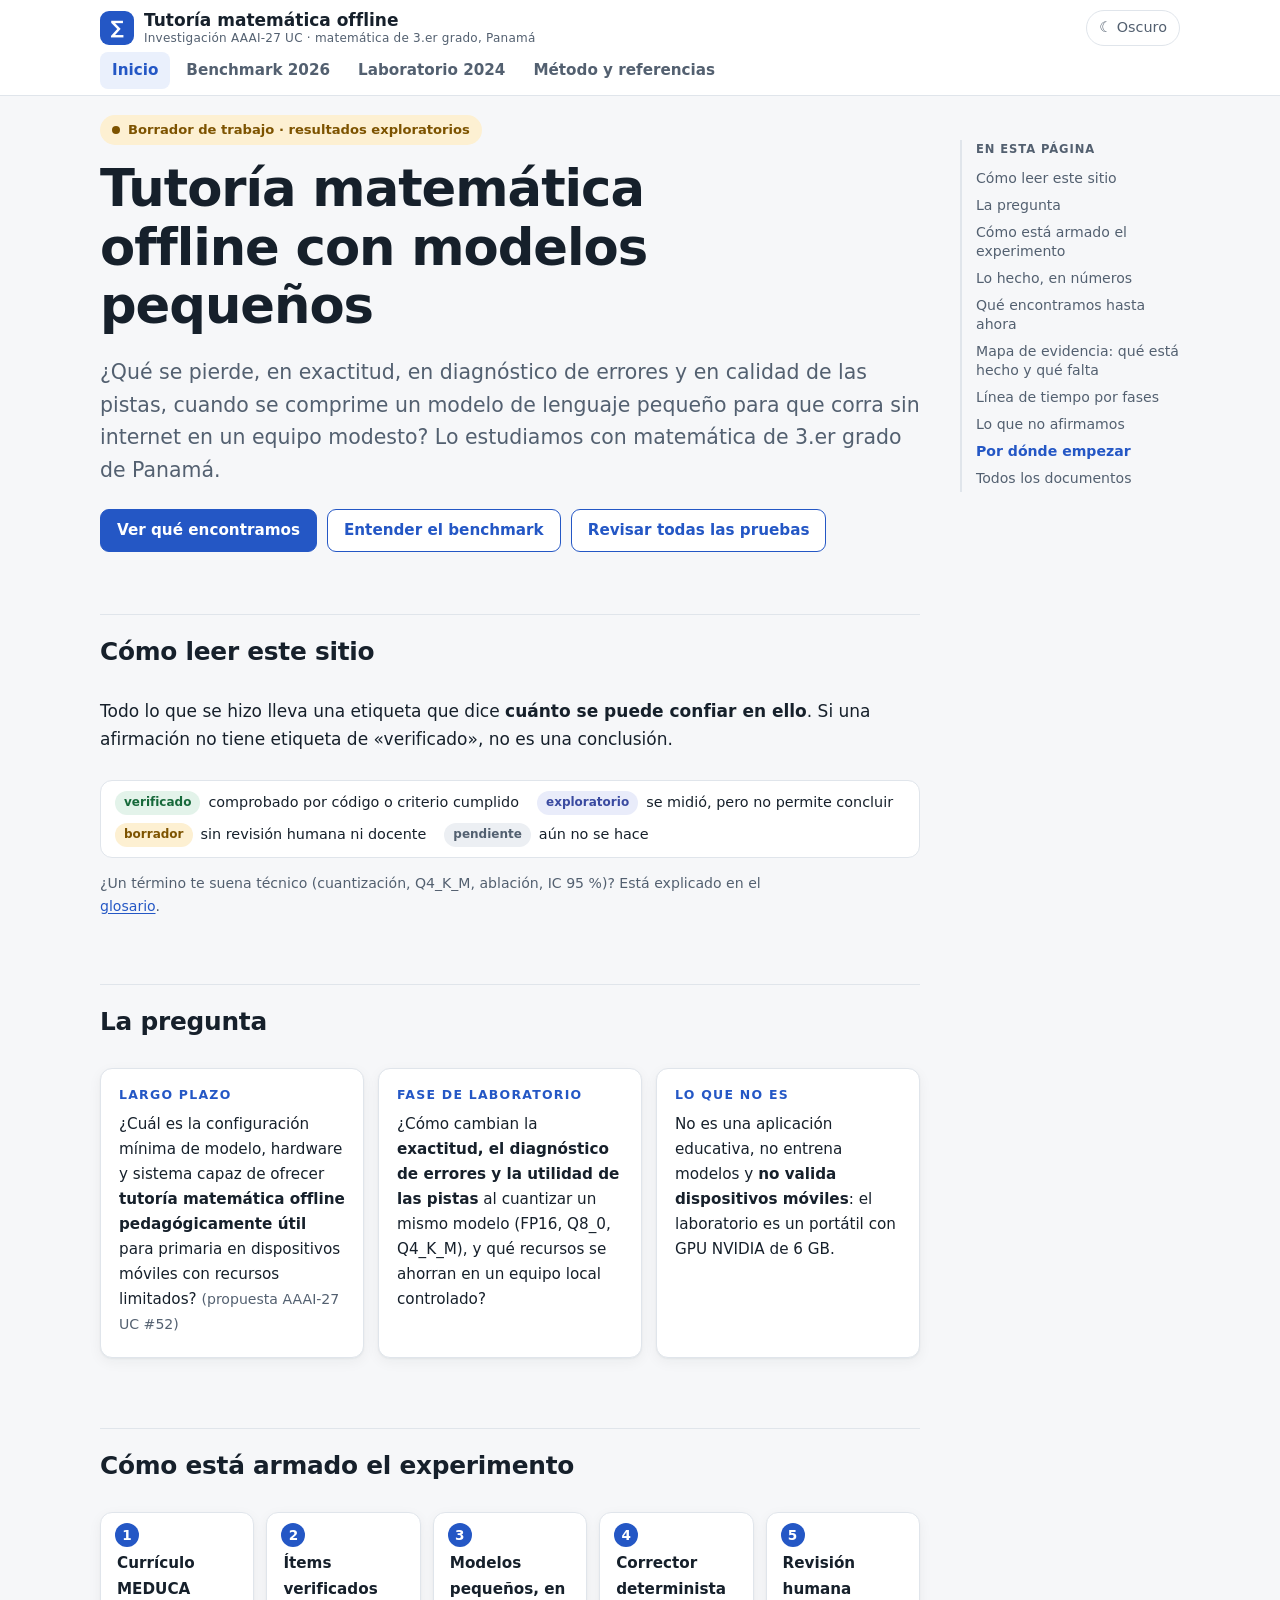
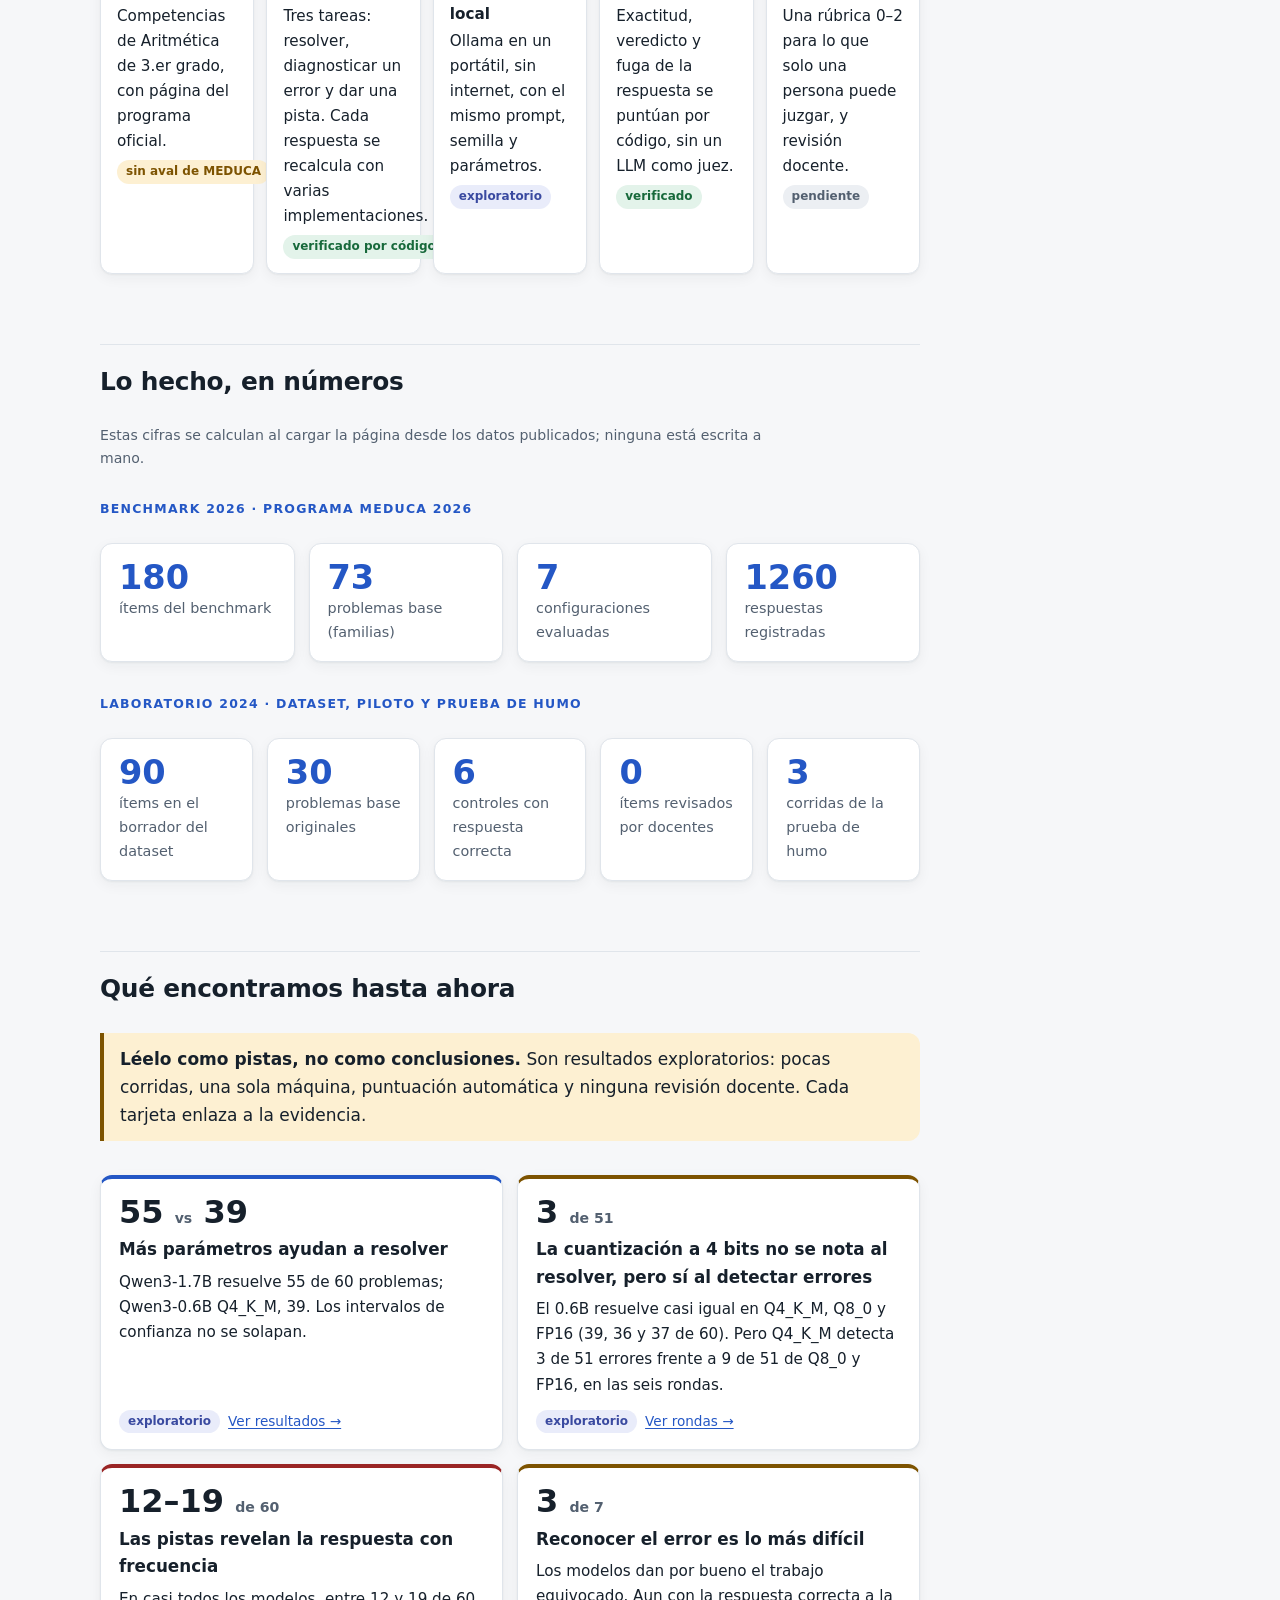
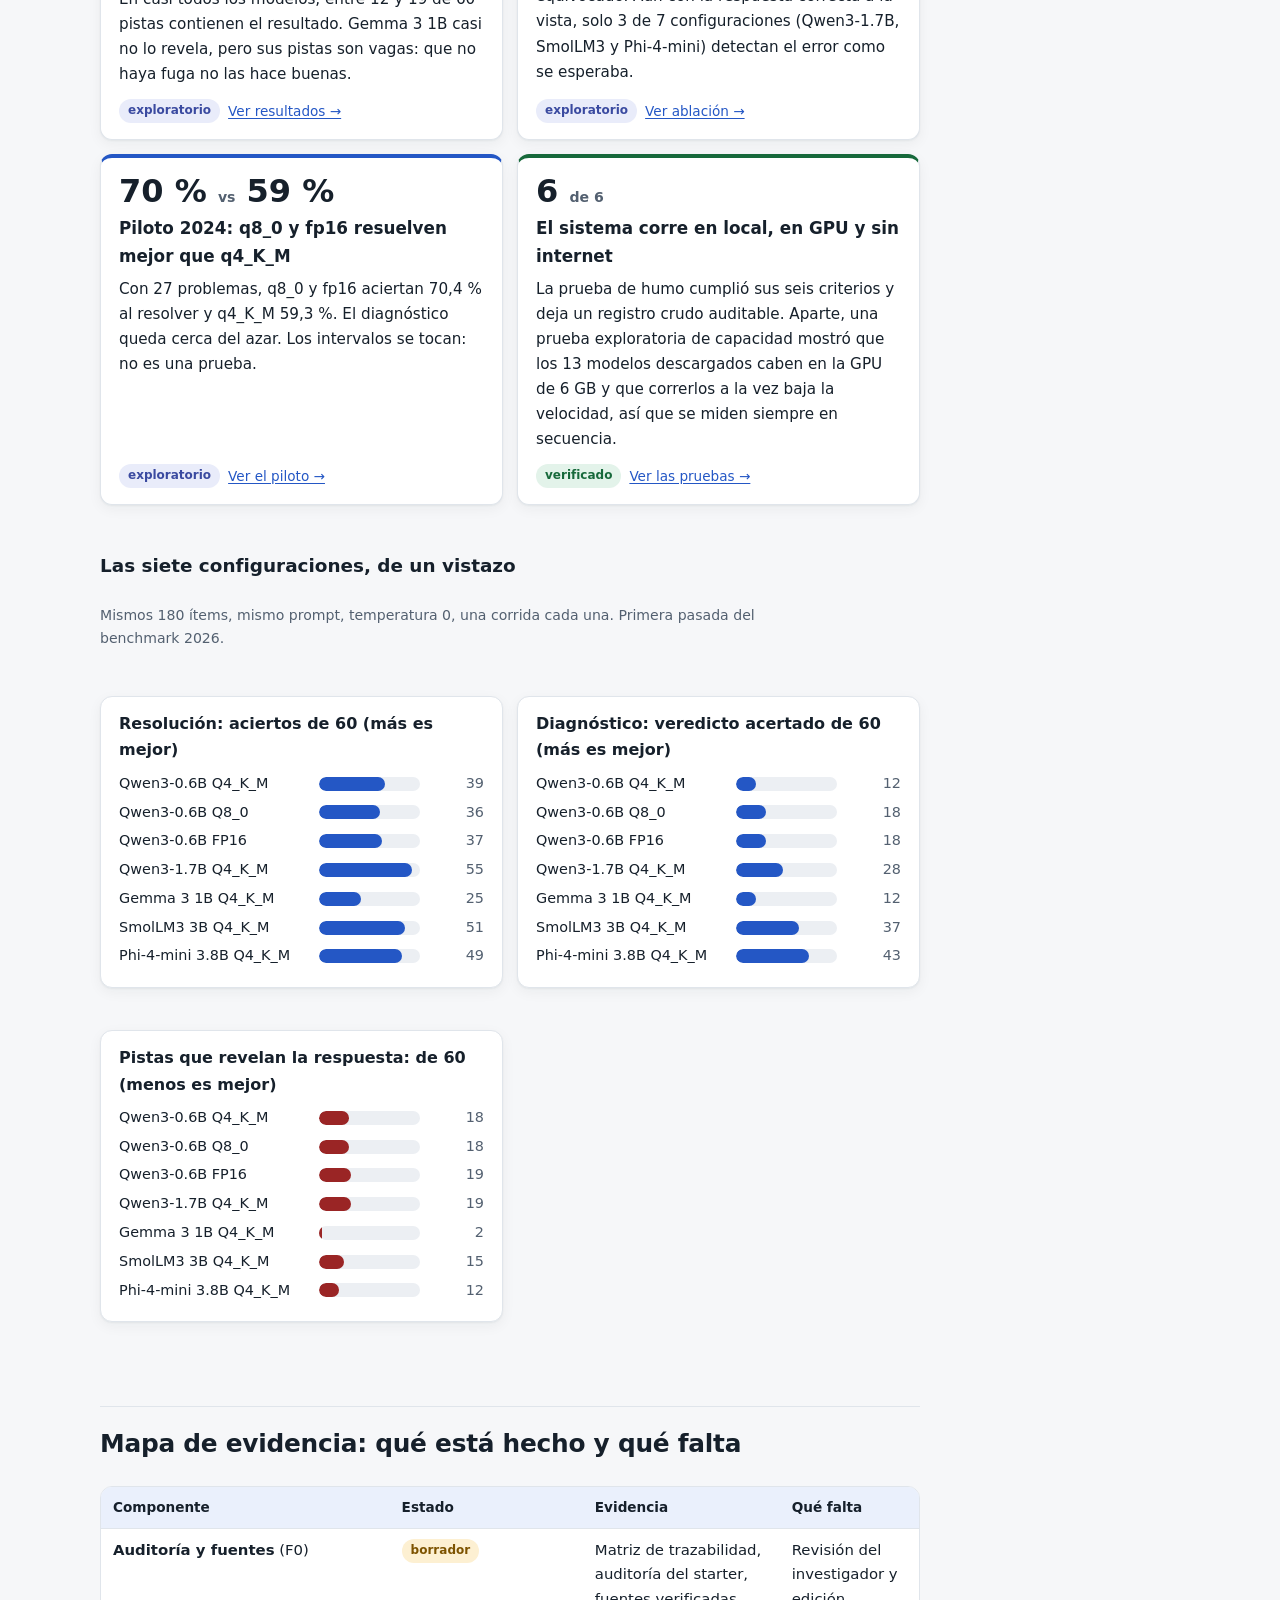
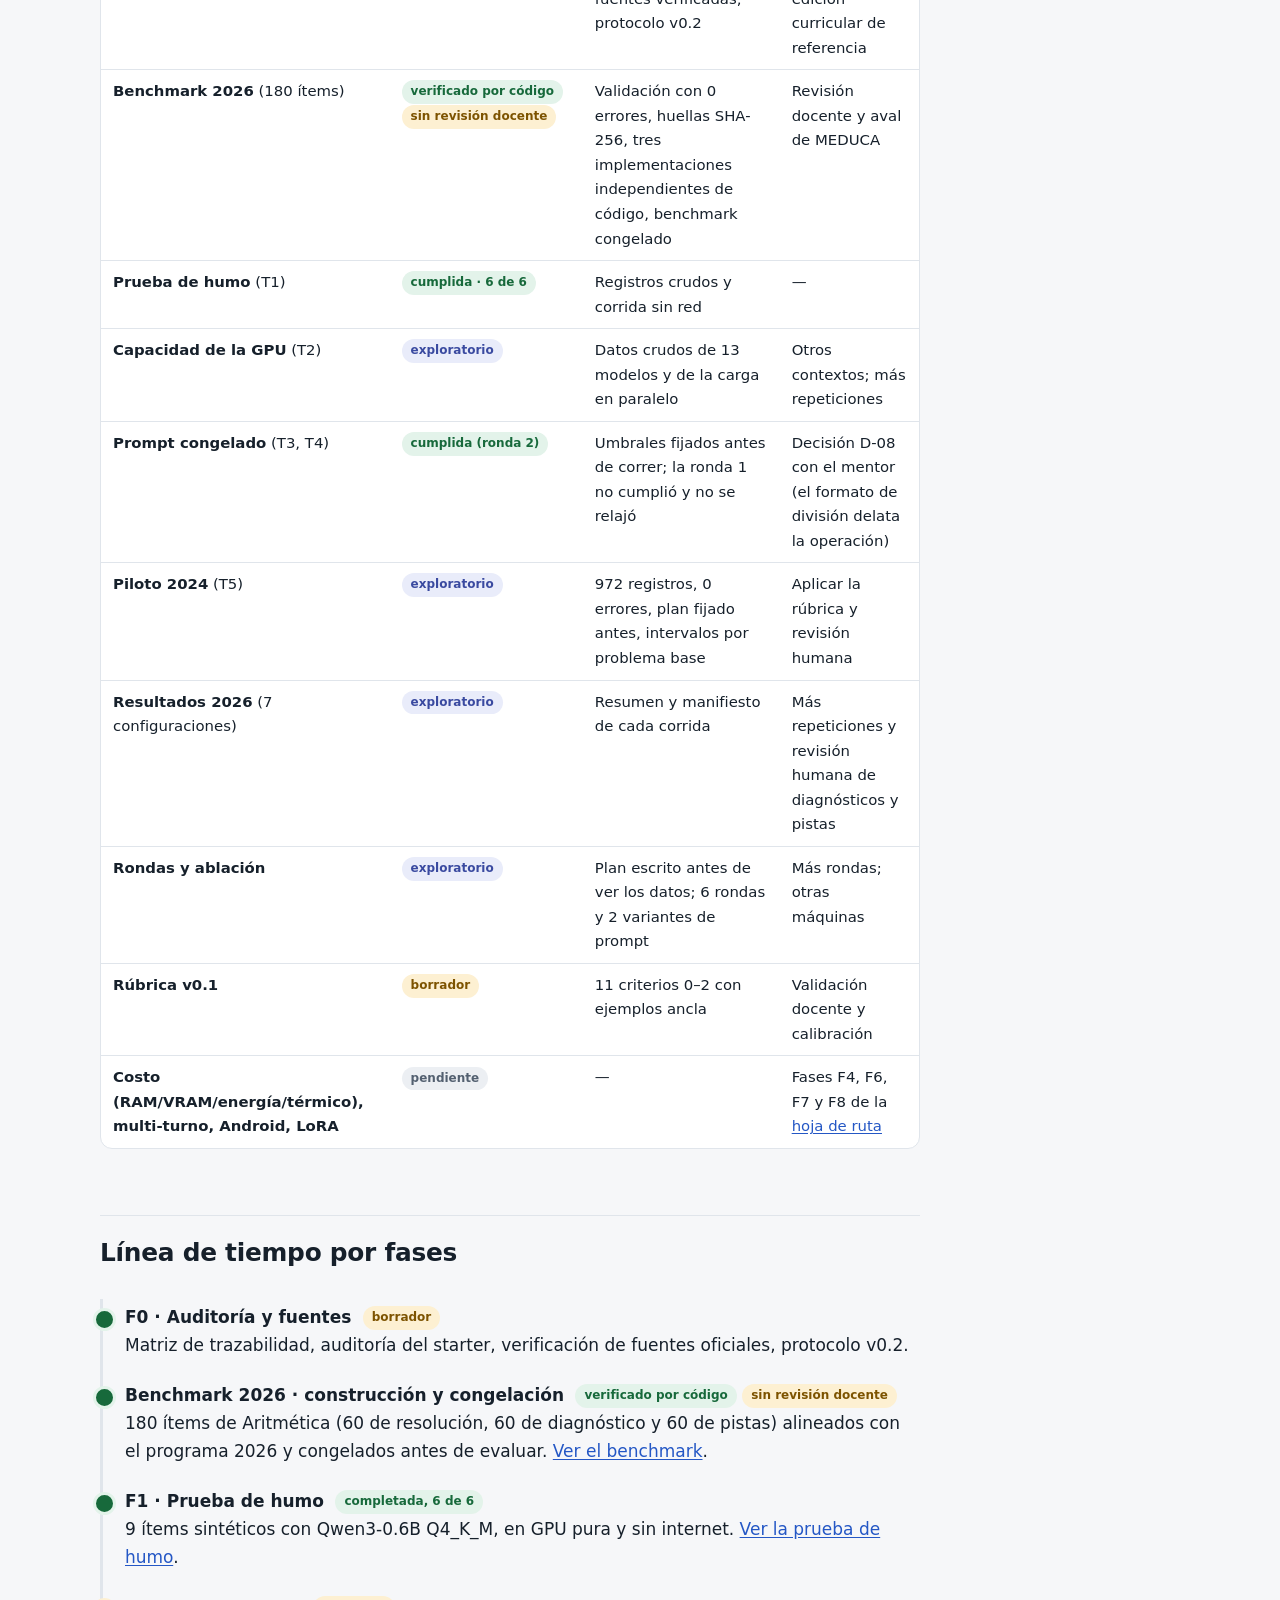
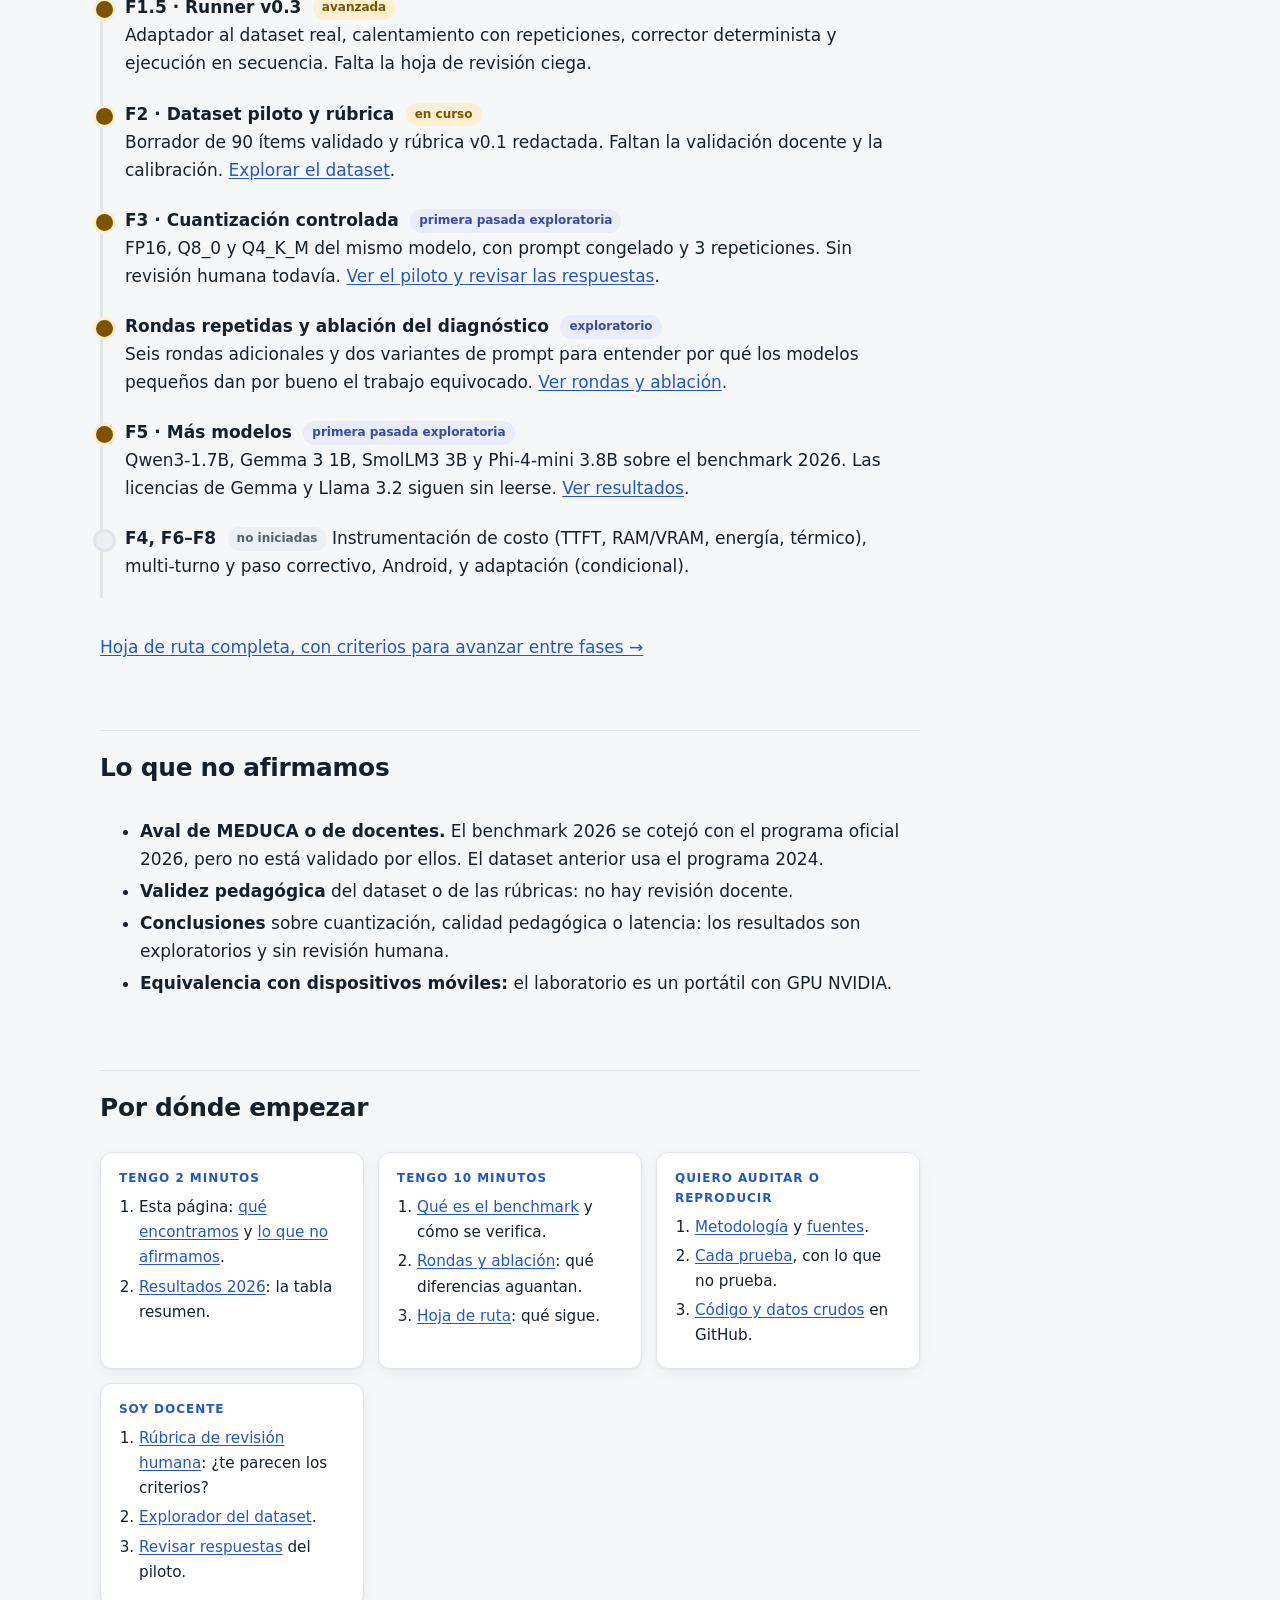
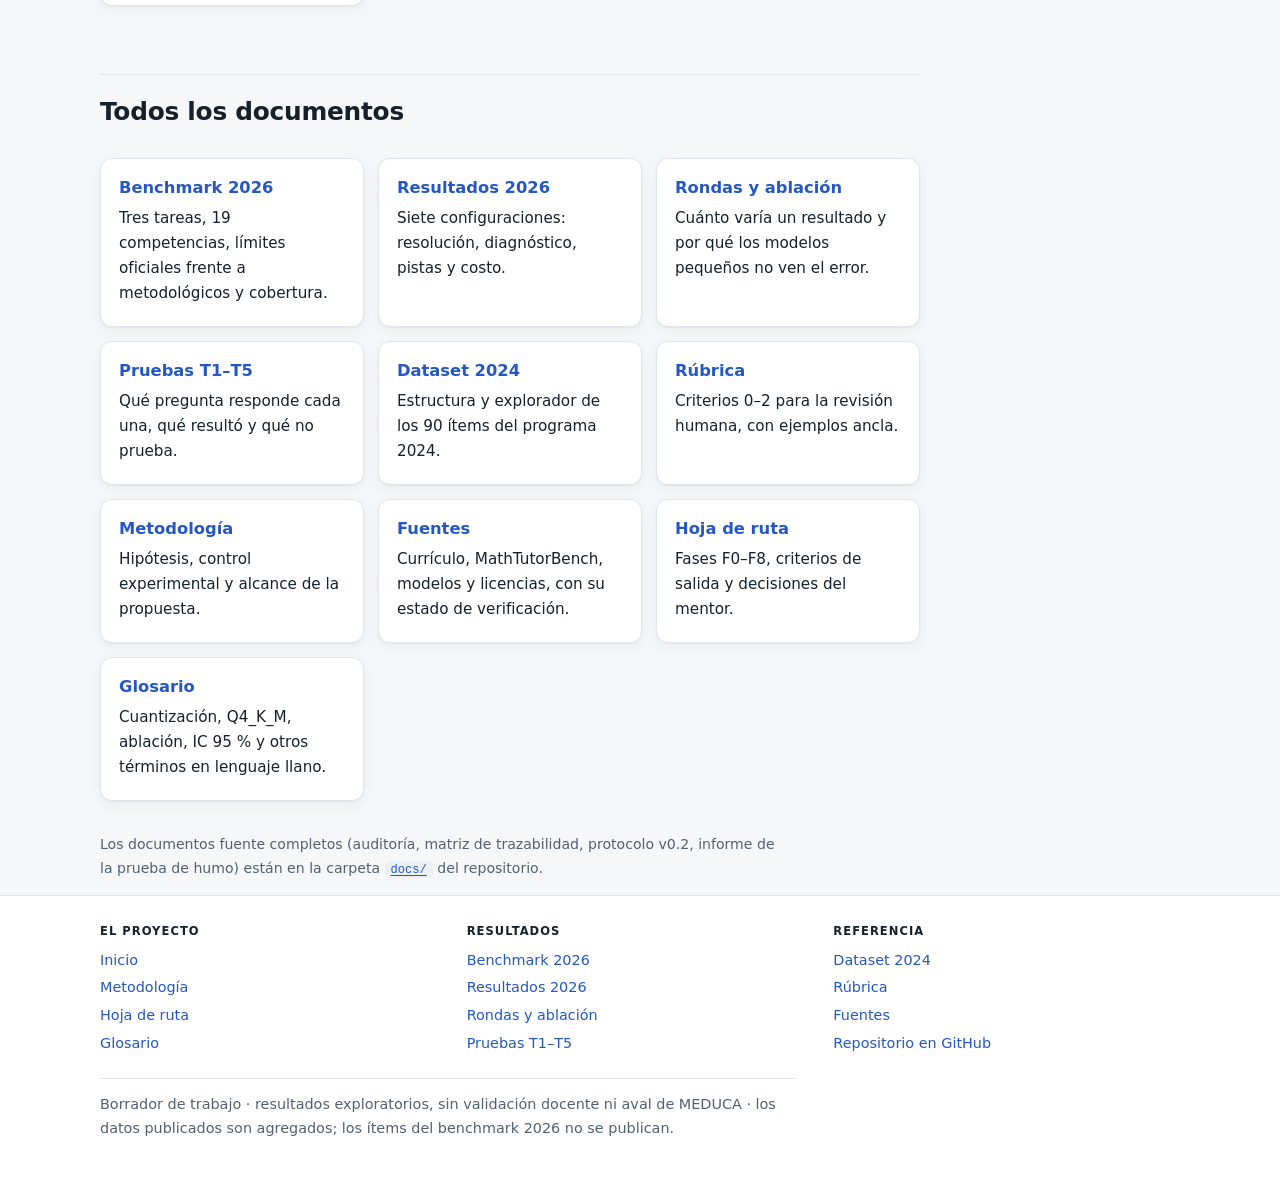
==== commit 8792ba6c: "Sitio web: rediseno visual, navegacion por secciones y portada con hallazgos - Nuevo sistema visual " ====
--- a/index.html
+++ b/index.html
@@ -7,66 +7,186 @@
 <title>Tutoría matemática offline</title>
 <meta name="description" content="Investigación sobre tutoría matemática offline con modelos de lenguaje pequeños para 3.er grado en Panamá: calidad pedagógica, compresión y costo computacional.">
 <link rel="stylesheet" href="assets/style.css">
+<script>try{var t=localStorage.getItem('theme');if(t)document.documentElement.setAttribute('data-theme',t)}catch(e){}</script>
 </head>
 <body>
-<header class="site"><div class="wrap">
-  <a class="brand" href="index.html">Tutoría matemática offline</a>
-  <nav aria-label="Principal"><a href="index.html">Inicio</a><a href="pruebas.html">Pruebas</a><a href="benchmark.html">Benchmark 2026</a><a href="resultados-2026.html">Resultados 2026</a><a href="rondas-2026.html">Rondas y ablación</a><a href="dataset.html">Dataset 2024</a><a href="rubrica.html">Rúbrica</a><a href="fuentes.html">Fuentes</a><a href="metodologia.html">Metodología</a><a href="hoja-de-ruta.html">Hoja de ruta</a></nav>
-</div></header>
+<header class="site">
+  <a class="skip" href="#contenido">Saltar al contenido</a>
+  <div class="wrap topbar">
+    <a class="brand" href="index.html"><span class="mark" aria-hidden="true">∑</span><span>Tutoría matemática offline<small>Investigación AAAI-27 UC · matemática de 3.er grado, Panamá</small></span></a>
+    <button class="theme-toggle" type="button" aria-label="Cambiar entre tema claro y oscuro">☾ Oscuro</button>
+  </div>
+  <nav class="sections" aria-label="Secciones"><div class="wrap"><a href="index.html" aria-current="true">Inicio</a><a href="benchmark.html">Benchmark 2026</a><a href="pruebas.html">Laboratorio 2024</a><a href="metodologia.html">Método y referencias</a></div></nav>
+</header>
 
-<main class="wrap">
-  <h1>Tutoría matemática offline con modelos de lenguaje pequeños</h1>
-  <p class="lead">Estudiamos cómo cambian la exactitud, el diagnóstico de errores y la calidad de las pistas cuando se comprime un modelo pequeño, y qué recursos exige ejecutarlo localmente, para matemáticas de 3.er grado en Panamá.</p>
+<main class="wrap" id="contenido">
+  <section class="hero">
+    <span class="pill">Borrador de trabajo · resultados exploratorios</span>
+    <h1>Tutoría matemática offline con modelos pequeños</h1>
+    <p class="lead">¿Qué se pierde, en exactitud, en diagnóstico de errores y en calidad de las pistas, cuando se comprime un modelo de lenguaje pequeño para que corra sin internet en un equipo modesto? Lo estudiamos con matemática de 3.er grado de Panamá.</p>
+    <div class="cta">
+      <a class="btn primary" href="#hallazgos">Ver qué encontramos</a>
+      <a class="btn" href="benchmark.html">Entender el benchmark</a>
+      <a class="btn" href="pruebas.html">Revisar todas las pruebas</a>
+    </div>
+  </section>
 
-  <div class="banner"><strong>Estado: borrador de trabajo, sin resultados científicos.</strong>
-    Hay dos líneas de trabajo. La <strong>más reciente</strong> es el <a href="benchmark.html">benchmark alineado con el programa MEDUCA 2026</a> (180 ítems, cotejado contra el PDF oficial), evaluado de forma exploratoria en <a href="resultados-2026.html">siete configuraciones de modelos pequeños</a>. La anterior es el dataset de 90 ítems basado en el programa 2024, con la prueba de humo y el piloto de Qwen3-0.6B (<a href="pruebas.html">todas las pruebas</a>). Nada está validado por docentes ni aprobado por el mentor, y no hay revisión humana de la calidad pedagógica todavía.</div>
+  <h2 id="como-leer">Cómo leer este sitio</h2>
+  <p>Todo lo que se hizo lleva una etiqueta que dice <strong>cuánto se puede confiar en ello</strong>. Si una afirmación no tiene etiqueta de «verificado», no es una conclusión.</p>
+  <div class="legend-evi" aria-label="Significado de las etiquetas">
+    <span><span class="badge b-ok">verificado</span> comprobado por código o criterio cumplido</span>
+    <span><span class="badge b-info">exploratorio</span> se midió, pero no permite concluir</span>
+    <span><span class="badge b-warn">borrador</span> sin revisión humana ni docente</span>
+    <span><span class="badge b-pend">pendiente</span> aún no se hace</span>
+  </div>
+  <p class="small">¿Un término te suena técnico (cuantización, Q4_K_M, ablación, IC 95 %)? Está explicado en el <a href="glosario.html">glosario</a>.</p>
 
-  <h2>La pregunta</h2>
-  <p><strong>Pregunta de largo plazo (propuesta AAAI-27 UC #52):</strong> ¿cuál es la configuración mínima de modelo, hardware y sistema capaz de ofrecer tutoría matemática offline pedagógicamente útil para primaria en dispositivos móviles con recursos limitados?</p>
-  <p><strong>Pregunta de la fase de laboratorio:</strong> ¿cómo cambian la exactitud matemática, el diagnóstico de errores y la utilidad de las pistas al cuantizar el mismo Qwen3-0.6B desde FP16 a Q8_0 y Q4_K_M, y qué recursos se ahorran en un entorno local controlado? El laboratorio en PC <strong>no valida</strong> dispositivos móviles.</p>
-  <p>El primer resultado no será una aplicación educativa, sino un procedimiento reproducible para medir esa relación entre calidad pedagógica y costo computacional.</p>
+  <h2 id="pregunta">La pregunta</h2>
+  <div class="grid">
+    <div class="card"><div class="eyebrow">Largo plazo</div><p>¿Cuál es la configuración mínima de modelo, hardware y sistema capaz de ofrecer <strong>tutoría matemática offline pedagógicamente útil</strong> para primaria en dispositivos móviles con recursos limitados? <span class="small">(propuesta AAAI-27 UC #52)</span></p></div>
+    <div class="card"><div class="eyebrow">Fase de laboratorio</div><p>¿Cómo cambian la <strong>exactitud, el diagnóstico de errores y la utilidad de las pistas</strong> al cuantizar un mismo modelo (FP16, Q8_0, Q4_K_M), y qué recursos se ahorran en un equipo local controlado?</p></div>
+    <div class="card"><div class="eyebrow">Lo que NO es</div><p>No es una aplicación educativa, no entrena modelos y <strong>no valida dispositivos móviles</strong>: el laboratorio es un portátil con GPU NVIDIA de 6 GB.</p></div>
+  </div>
 
-  <h2>Dónde estamos</h2>
+  <h2 id="como-esta-armado">Cómo está armado el experimento</h2>
+  <ol class="steps">
+    <li><strong>Currículo MEDUCA</strong>Competencias de Aritmética de 3.er grado, con página del programa oficial. <span class="badge b-warn">sin aval de MEDUCA</span></li>
+    <li><strong>Ítems verificados</strong>Tres tareas: resolver, diagnosticar un error y dar una pista. Cada respuesta se recalcula con varias implementaciones. <span class="badge b-ok">verificado por código</span></li>
+    <li><strong>Modelos pequeños, en local</strong>Ollama en un portátil, sin internet, con el mismo prompt, semilla y parámetros. <span class="badge b-info">exploratorio</span></li>
+    <li><strong>Corrector determinista</strong>Exactitud, veredicto y fuga de la respuesta se puntúan por código, sin un LLM como juez. <span class="badge b-ok">verificado</span></li>
+    <li><strong>Revisión humana</strong>Una rúbrica 0–2 para lo que solo una persona puede juzgar, y revisión docente. <span class="badge b-pend">pendiente</span></li>
+  </ol>
+
+  <h2 id="en-numeros">Lo hecho, en números</h2>
+  <p class="small">Estas cifras se calculan al cargar la página desde los datos publicados; ninguna está escrita a mano.</p>
+  <div class="eyebrow" style="margin-top:14px">Benchmark 2026 · programa MEDUCA 2026</div>
+  <div class="grid" id="b-kpis"></div>
+  <div class="eyebrow" style="margin-top:14px">Laboratorio 2024 · dataset, piloto y prueba de humo</div>
   <div class="grid" id="home-stats"></div>
-  <p class="count">Las cifras se calculan al cargar la página desde <code>dataset/data/items.jsonl</code> y <code>runner/runs/</code>; ninguna está escrita a mano.</p>
 
+  <h2 id="hallazgos">Qué encontramos hasta ahora</h2>
+  <div class="callout warn"><strong>Léelo como pistas, no como conclusiones.</strong> Son resultados exploratorios: pocas corridas, una sola máquina, puntuación automática y ninguna revisión docente. Cada tarjeta enlaza a la evidencia.</div>
+
+  <div class="findings">
+    <article class="finding">
+      <div class="big">55 <span class="small">vs</span> 39</div>
+      <h3>Más parámetros ayudan a resolver</h3>
+      <p>Qwen3-1.7B resuelve 55 de 60 problemas; Qwen3-0.6B Q4_K_M, 39. Los intervalos de confianza no se solapan.</p>
+      <div class="foot"><span class="badge b-info">exploratorio</span><a href="resultados-2026.html">Ver resultados →</a></div>
+    </article>
+    <article class="finding warn">
+      <div class="big">3 <span class="small">de 51</span></div>
+      <h3>La cuantización a 4 bits no se nota al resolver, pero sí al detectar errores</h3>
+      <p>El 0.6B resuelve casi igual en Q4_K_M, Q8_0 y FP16 (39, 36 y 37 de 60). Pero Q4_K_M detecta 3 de 51 errores frente a 9 de 51 de Q8_0 y FP16, en las seis rondas.</p>
+      <div class="foot"><span class="badge b-info">exploratorio</span><a href="rondas-2026.html">Ver rondas →</a></div>
+    </article>
+    <article class="finding bad">
+      <div class="big">12–19 <span class="small">de 60</span></div>
+      <h3>Las pistas revelan la respuesta con frecuencia</h3>
+      <p>En casi todos los modelos, entre 12 y 19 de 60 pistas contienen el resultado. Gemma 3 1B casi no lo revela, pero sus pistas son vagas: que no haya fuga no las hace buenas.</p>
+      <div class="foot"><span class="badge b-info">exploratorio</span><a href="resultados-2026.html">Ver resultados →</a></div>
+    </article>
+    <article class="finding warn">
+      <div class="big">3 <span class="small">de 7</span></div>
+      <h3>Reconocer el error es lo más difícil</h3>
+      <p>Los modelos dan por bueno el trabajo equivocado. Aun con la respuesta correcta a la vista, solo 3 de 7 configuraciones (Qwen3-1.7B, SmolLM3 y Phi-4-mini) detectan el error como se esperaba.</p>
+      <div class="foot"><span class="badge b-info">exploratorio</span><a href="rondas-2026.html">Ver ablación →</a></div>
+    </article>
+    <article class="finding">
+      <div class="big">70 % <span class="small">vs</span> 59 %</div>
+      <h3>Piloto 2024: q8_0 y fp16 resuelven mejor que q4_K_M</h3>
+      <p>Con 27 problemas, q8_0 y fp16 aciertan 70,4 % al resolver y q4_K_M 59,3 %. El diagnóstico queda cerca del azar. Los intervalos se tocan: no es una prueba.</p>
+      <div class="foot"><span class="badge b-info">exploratorio</span><a href="piloto.html">Ver el piloto →</a></div>
+    </article>
+    <article class="finding ok">
+      <div class="big">6 <span class="small">de 6</span></div>
+      <h3>El sistema corre en local, en GPU y sin internet</h3>
+      <p>La prueba de humo cumplió sus seis criterios y deja un registro crudo auditable. Aparte, una prueba exploratoria de capacidad mostró que los 13 modelos descargados caben en la GPU de 6 GB y que correrlos a la vez baja la velocidad, así que se miden siempre en secuencia.</p>
+      <div class="foot"><span class="badge b-ok">verificado</span><a href="pruebas.html">Ver las pruebas →</a></div>
+    </article>
+  </div>
+
+  <h3>Las siete configuraciones, de un vistazo</h3>
+  <p class="small">Mismos 180 ítems, mismo prompt, temperatura 0, una corrida cada una. Primera pasada del benchmark 2026.</p>
+  <div id="home-bars"></div>
+
+  <h2 id="mapa-evidencia">Mapa de evidencia: qué está hecho y qué falta</h2>
+  <div class="table-wrap"><table>
+    <thead><tr><th>Componente</th><th>Estado</th><th>Evidencia</th><th>Qué falta</th></tr></thead>
+    <tbody>
+      <tr><td><strong>Auditoría y fuentes</strong> (F0)</td><td><span class="badge b-warn">borrador</span></td><td>Matriz de trazabilidad, auditoría del starter, fuentes verificadas, protocolo v0.2</td><td>Revisión del investigador y edición curricular de referencia</td></tr>
+      <tr><td><strong>Benchmark 2026</strong> (180 ítems)</td><td><span class="badge b-ok">verificado por código</span> <span class="badge b-warn">sin revisión docente</span></td><td>Validación con 0 errores, huellas SHA-256, tres implementaciones independientes de código, benchmark congelado</td><td>Revisión docente y aval de MEDUCA</td></tr>
+      <tr><td><strong>Prueba de humo</strong> (T1)</td><td><span class="badge b-ok">cumplida · 6 de 6</span></td><td>Registros crudos y corrida sin red</td><td>—</td></tr>
+      <tr><td><strong>Capacidad de la GPU</strong> (T2)</td><td><span class="badge b-info">exploratorio</span></td><td>Datos crudos de 13 modelos y de la carga en paralelo</td><td>Otros contextos; más repeticiones</td></tr>
+      <tr><td><strong>Prompt congelado</strong> (T3, T4)</td><td><span class="badge b-ok">cumplida (ronda 2)</span></td><td>Umbrales fijados antes de correr; la ronda 1 no cumplió y no se relajó</td><td>Decisión D-08 con el mentor (el formato de división delata la operación)</td></tr>
+      <tr><td><strong>Piloto 2024</strong> (T5)</td><td><span class="badge b-info">exploratorio</span></td><td>972 registros, 0 errores, plan fijado antes, intervalos por problema base</td><td>Aplicar la rúbrica y revisión humana</td></tr>
+      <tr><td><strong>Resultados 2026</strong> (7 configuraciones)</td><td><span class="badge b-info">exploratorio</span></td><td>Resumen y manifiesto de cada corrida</td><td>Más repeticiones y revisión humana de diagnósticos y pistas</td></tr>
+      <tr><td><strong>Rondas y ablación</strong></td><td><span class="badge b-info">exploratorio</span></td><td>Plan escrito antes de ver los datos; 6 rondas y 2 variantes de prompt</td><td>Más rondas; otras máquinas</td></tr>
+      <tr><td><strong>Rúbrica v0.1</strong></td><td><span class="badge b-warn">borrador</span></td><td>11 criterios 0–2 con ejemplos ancla</td><td>Validación docente y calibración</td></tr>
+      <tr><td><strong>Costo (RAM/VRAM/energía/térmico), multi-turno, Android, LoRA</strong></td><td><span class="badge b-pend">pendiente</span></td><td>—</td><td>Fases F4, F6, F7 y F8 de la <a href="hoja-de-ruta.html">hoja de ruta</a></td></tr>
+    </tbody>
+  </table></div>
+
+  <h2 id="fases">Línea de tiempo por fases</h2>
   <ol class="timeline">
-    <li class="done"><strong>F0 · Auditoría y fuentes</strong> <span class="badge b-warn">borrador, pendiente de revisión</span><br>Matriz de trazabilidad, auditoría del starter, verificación de fuentes oficiales, protocolo v0.2.</li>
-    <li class="done"><strong>Benchmark 2026 · construcción y congelación</strong> <span class="badge b-warn">borrador, sin revisión docente</span><br>180 ítems de Aritmética (60 de resolución, 60 de diagnóstico y 60 de pistas) alineados con el programa 2026, con verificación independiente y congelados antes de evaluar. <a href="benchmark.html">Ver el benchmark</a>.</li>
-    <li class="done"><strong>F1 · Prueba de humo</strong> <span class="badge b-ok">completada, 6 de 6 criterios</span><br>9 ítems sintéticos con Qwen3-0.6B Q4_K_M, en GPU pura y sin internet. <a href="resultados.html">Ver la prueba de humo</a>.</li>
-    <li class="doing"><strong>F1.5 · Runner v0.2</strong> <span class="badge b-warn">parcial</span><br>Corregidos los defectos acordados y añadidos: adaptador al dataset real, calentamiento con repeticiones, corrector automático determinista y ejecución en secuencia. Falta la hoja de revisión ciega.</li>
-    <li class="doing"><strong>F2 · Dataset piloto</strong> <span class="badge b-warn">en curso</span><br>Borrador de 90 ítems generado y validado. Faltan la rúbrica y la revisión docente. <a href="dataset.html">Explorar el dataset</a>.</li>
-    <li class="doing"><strong>F3 · Cuantización controlada</strong> <span class="badge b-warn">primera pasada exploratoria</span><br>FP16, Q8_0 y Q4_K_M del mismo modelo sobre el dataset real, con prompt congelado y 3 repeticiones. Sin rúbrica ni revisión humana todavía. <a href="piloto.html">Ver el piloto y revisar las respuestas</a>.</li>
-    <li class="doing"><strong>Rondas repetidas y ablación del diagnóstico</strong> <span class="badge b-warn">exploratorio</span><br>Seis rondas adicionales (tres con temperatura 0 y tres con muestreo) de las siete configuraciones, y dos variantes de prompt para entender por qué los modelos pequeños dan por bueno el trabajo equivocado. <a href="rondas-2026.html">Ver rondas y ablación</a>.</li>
-    <li class="doing"><strong>F5 · Más modelos</strong> <span class="badge b-warn">primera pasada exploratoria</span><br>Qwen3-1.7B, Gemma 3 1B, SmolLM3 3B y Phi-4-mini 3.8B sobre el benchmark 2026, una corrida cada uno y sin repeticiones. Las licencias de Gemma y Llama 3.2 siguen sin leerse. <a href="resultados-2026.html">Ver resultados</a>.</li>
+    <li class="done"><strong>F0 · Auditoría y fuentes</strong> <span class="badge b-warn">borrador</span><br>Matriz de trazabilidad, auditoría del starter, verificación de fuentes oficiales, protocolo v0.2.</li>
+    <li class="done"><strong>Benchmark 2026 · construcción y congelación</strong> <span class="badge b-ok">verificado por código</span> <span class="badge b-warn">sin revisión docente</span><br>180 ítems de Aritmética (60 de resolución, 60 de diagnóstico y 60 de pistas) alineados con el programa 2026 y congelados antes de evaluar. <a href="benchmark.html">Ver el benchmark</a>.</li>
+    <li class="done"><strong>F1 · Prueba de humo</strong> <span class="badge b-ok">completada, 6 de 6</span><br>9 ítems sintéticos con Qwen3-0.6B Q4_K_M, en GPU pura y sin internet. <a href="resultados.html">Ver la prueba de humo</a>.</li>
+    <li class="doing"><strong>F1.5 · Runner v0.3</strong> <span class="badge b-warn">avanzada</span><br>Adaptador al dataset real, calentamiento con repeticiones, corrector determinista y ejecución en secuencia. Falta la hoja de revisión ciega.</li>
+    <li class="doing"><strong>F2 · Dataset piloto y rúbrica</strong> <span class="badge b-warn">en curso</span><br>Borrador de 90 ítems validado y rúbrica v0.1 redactada. Faltan la validación docente y la calibración. <a href="dataset.html">Explorar el dataset</a>.</li>
+    <li class="doing"><strong>F3 · Cuantización controlada</strong> <span class="badge b-info">primera pasada exploratoria</span><br>FP16, Q8_0 y Q4_K_M del mismo modelo, con prompt congelado y 3 repeticiones. Sin revisión humana todavía. <a href="piloto.html">Ver el piloto y revisar las respuestas</a>.</li>
+    <li class="doing"><strong>Rondas repetidas y ablación del diagnóstico</strong> <span class="badge b-info">exploratorio</span><br>Seis rondas adicionales y dos variantes de prompt para entender por qué los modelos pequeños dan por bueno el trabajo equivocado. <a href="rondas-2026.html">Ver rondas y ablación</a>.</li>
+    <li class="doing"><strong>F5 · Más modelos</strong> <span class="badge b-info">primera pasada exploratoria</span><br>Qwen3-1.7B, Gemma 3 1B, SmolLM3 3B y Phi-4-mini 3.8B sobre el benchmark 2026. Las licencias de Gemma y Llama 3.2 siguen sin leerse. <a href="resultados-2026.html">Ver resultados</a>.</li>
     <li><strong>F4, F6–F8</strong> <span class="badge b-pend">no iniciadas</span> Instrumentación de costo (TTFT, RAM/VRAM, energía, térmico), multi-turno y paso correctivo, Android, y adaptación (condicional).</li>
   </ol>
   <p><a href="hoja-de-ruta.html">Hoja de ruta completa, con criterios para avanzar entre fases →</a></p>
 
-  <h2>Lo que no afirmamos</h2>
+  <h2 id="no-afirmamos">Lo que no afirmamos</h2>
   <ul>
-    <li>Que el benchmark 2026 tenga el aval de MEDUCA o de docentes: se cotejó contra el programa oficial 2026, pero no está validado por ellos. El dataset anterior usa el programa 2024.</li>
-    <li>Validez pedagógica del dataset o de las rúbricas: no hay revisión docente.</li>
-    <li>Conclusiones sobre cuantización, calidad pedagógica o latencia: los resultados son exploratorios, de una corrida por configuración y sin revisión humana.</li>
-    <li>Equivalencia con dispositivos móviles: el laboratorio es un portátil con GPU NVIDIA.</li>
+    <li><strong>Aval de MEDUCA o de docentes.</strong> El benchmark 2026 se cotejó con el programa oficial 2026, pero no está validado por ellos. El dataset anterior usa el programa 2024.</li>
+    <li><strong>Validez pedagógica</strong> del dataset o de las rúbricas: no hay revisión docente.</li>
+    <li><strong>Conclusiones</strong> sobre cuantización, calidad pedagógica o latencia: los resultados son exploratorios y sin revisión humana.</li>
+    <li><strong>Equivalencia con dispositivos móviles:</strong> el laboratorio es un portátil con GPU NVIDIA.</li>
   </ul>
 
-  <h2>Documentos del proyecto</h2>
+  <h2 id="por-donde-empezar">Por dónde empezar</h2>
+  <div class="readmap">
+    <div class="card"><div class="t">Tengo 2 minutos</div><ol><li>Esta página: <a href="#hallazgos">qué encontramos</a> y <a href="#no-afirmamos">lo que no afirmamos</a>.</li><li><a href="resultados-2026.html">Resultados 2026</a>: la tabla resumen.</li></ol></div>
+    <div class="card"><div class="t">Tengo 10 minutos</div><ol><li><a href="benchmark.html">Qué es el benchmark</a> y cómo se verifica.</li><li><a href="rondas-2026.html">Rondas y ablación</a>: qué diferencias aguantan.</li><li><a href="hoja-de-ruta.html">Hoja de ruta</a>: qué sigue.</li></ol></div>
+    <div class="card"><div class="t">Quiero auditar o reproducir</div><ol><li><a href="metodologia.html">Metodología</a> y <a href="fuentes.html">fuentes</a>.</li><li><a href="pruebas.html">Cada prueba</a>, con lo que no prueba.</li><li><a href="https://github.com/Carlos09Or/Math_Project_LLM">Código y datos crudos</a> en GitHub.</li></ol></div>
+    <div class="card"><div class="t">Soy docente</div><ol><li><a href="rubrica.html">Rúbrica de revisión humana</a>: ¿te parecen los criterios?</li><li><a href="dataset.html">Explorador del dataset</a>.</li><li><a href="piloto.html#revision-humana-tu-eres-el-corrector-final">Revisar respuestas</a> del piloto.</li></ol></div>
+  </div>
+
+  <h2 id="documentos">Todos los documentos</h2>
   <div class="grid">
-    <div class="card"><h3>Metodología</h3><p>Alcance, hipótesis, control experimental y qué se conserva de la propuesta original. <a href="metodologia.html">Leer</a></p></div>
-    <div class="card"><h3>Fuentes</h3><p>Ediciones del currículo de MEDUCA, MathTutorBench, modelos y licencias, con su estado de verificación. <a href="fuentes.html">Leer</a></p></div>
-    <div class="card"><h3>Benchmark 2026</h3><p>Tres tareas, 19 competencias, límites oficiales frente a metodológicos y cobertura. <a href="benchmark.html">Leer</a></p></div>
-    <div class="card"><h3>Resultados 2026</h3><p>Siete configuraciones de modelos pequeños: resolución, diagnóstico, pistas y costo. <a href="resultados-2026.html">Ver</a></p></div>
-    <div class="card"><h3>Rondas y ablación</h3><p>Cuánto varía un resultado entre rondas y por qué los modelos pequeños no detectan el error del estudiante. <a href="rondas-2026.html">Ver</a></p></div>
-    <div class="card"><h3>Dataset 2024</h3><p>El dataset anterior (programa 2024): estructura y explorador de los 90 ítems. <a href="dataset.html">Explorar</a></p></div>
-    <div class="card"><h3>Pruebas</h3><p>Cada prueba hecha: qué pregunta responde, qué resultó y qué no prueba. Incluye el piloto con revisión humana. <a href="pruebas.html">Ver</a></p></div>
+    <a class="card" href="benchmark.html"><h3>Benchmark 2026</h3><p>Tres tareas, 19 competencias, límites oficiales frente a metodológicos y cobertura.</p></a>
+    <a class="card" href="resultados-2026.html"><h3>Resultados 2026</h3><p>Siete configuraciones: resolución, diagnóstico, pistas y costo.</p></a>
+    <a class="card" href="rondas-2026.html"><h3>Rondas y ablación</h3><p>Cuánto varía un resultado y por qué los modelos pequeños no ven el error.</p></a>
+    <a class="card" href="pruebas.html"><h3>Pruebas T1–T5</h3><p>Qué pregunta responde cada una, qué resultó y qué no prueba.</p></a>
+    <a class="card" href="dataset.html"><h3>Dataset 2024</h3><p>Estructura y explorador de los 90 ítems del programa 2024.</p></a>
+    <a class="card" href="rubrica.html"><h3>Rúbrica</h3><p>Criterios 0–2 para la revisión humana, con ejemplos ancla.</p></a>
+    <a class="card" href="metodologia.html"><h3>Metodología</h3><p>Hipótesis, control experimental y alcance de la propuesta.</p></a>
+    <a class="card" href="fuentes.html"><h3>Fuentes</h3><p>Currículo, MathTutorBench, modelos y licencias, con su estado de verificación.</p></a>
+    <a class="card" href="hoja-de-ruta.html"><h3>Hoja de ruta</h3><p>Fases F0–F8, criterios de salida y decisiones del mentor.</p></a>
+    <a class="card" href="glosario.html"><h3>Glosario</h3><p>Cuantización, Q4_K_M, ablación, IC 95 % y otros términos en lenguaje llano.</p></a>
   </div>
-  <p>Los documentos fuente completos (auditoría, matriz de trazabilidad, protocolo v0.2, informe de la prueba de humo) están en la carpeta <a href="https://github.com/Carlos09Or/Math_Project_LLM/tree/main/docs"><code>docs/</code></a> del repositorio.</p>
+  <p class="small">Los documentos fuente completos (auditoría, matriz de trazabilidad, protocolo v0.2, informe de la prueba de humo) están en la carpeta <a href="https://github.com/Carlos09Or/Math_Project_LLM/tree/main/docs"><code>docs/</code></a> del repositorio.</p>
 </main>
 
-<footer class="site"><div class="wrap">Borrador de trabajo · sin resultados científicos · <a href="https://github.com/Carlos09Or/Math_Project_LLM">repositorio en GitHub</a></div></footer>
+<footer class="site"><div class="wrap">
+  <div class="cols">
+    <div><div class="h">El proyecto</div><a href="index.html">Inicio</a><a href="metodologia.html">Metodología</a><a href="hoja-de-ruta.html">Hoja de ruta</a><a href="glosario.html">Glosario</a></div>
+    <div><div class="h">Resultados</div><a href="benchmark.html">Benchmark 2026</a><a href="resultados-2026.html">Resultados 2026</a><a href="rondas-2026.html">Rondas y ablación</a><a href="pruebas.html">Pruebas T1–T5</a></div>
+    <div><div class="h">Referencia</div><a href="dataset.html">Dataset 2024</a><a href="rubrica.html">Rúbrica</a><a href="fuentes.html">Fuentes</a><a href="https://github.com/Carlos09Or/Math_Project_LLM">Repositorio en GitHub</a></div>
+  </div>
+  <p class="legal">Borrador de trabajo · resultados exploratorios, sin validación docente ni aval de MEDUCA · los datos publicados son agregados; los ítems del benchmark 2026 no se publican.</p>
+</div></footer>
 <script src="assets/data/project_items.js"></script>
 <script src="assets/data/project_runs.js"></script>
+<script src="assets/data/benchmark2026.js"></script>
 <script src="assets/app.js"></script>
+<script src="assets/bench2026.js"></script>
+<script src="assets/home.js"></script>
+<script src="assets/shell.js"></script>
 </body>
 </html>
--- a/assets/style.css
+++ b/assets/style.css
@@ -1,66 +1,175 @@
+/* Sistema visual del sitio. Todos los colores son variables; el modo oscuro sigue al sistema o al botón del encabezado. */
 :root {
-  --bg: #fafaf7; --surface: #ffffff; --ink: #1c2530; --muted: #5b6672; --line: #e3e1da;
-  --accent: #1f5f8b; --accent-soft: #e6f0f7;
-  --ok: #1d6b3f; --ok-bg: #e5f3ea; --warn: #8a5a00; --warn-bg: #fdf1d6; --bad: #9a2a2a; --bad-bg: #f9e4e4;
-  --info: #3a4a8a; --info-bg: #e8ebf8; --pend: #5b6672; --pend-bg: #eceff1;
-  --radius: 10px; --max: 980px;
+  --bg: #f6f7f9; --surface: #ffffff; --ink: #16202b; --muted: #536070; --line: #e0e5eb;
+  --accent: #2457c5; --accent-soft: #eaf0fc; --accent-ink: #ffffff;
+  --ok: #17693b; --ok-bg: #e3f3ea; --warn: #7d5300; --warn-bg: #fdf0d2; --bad: #9a2525; --bad-bg: #fbe4e4;
+  --info: #3a4aa0; --info-bg: #e9ecfa; --pend: #536070; --pend-bg: #eceff3;
+  --radius: 12px; --max: 1120px; --shadow: 0 1px 2px rgba(22,32,43,.05), 0 4px 14px rgba(22,32,43,.05);
+  --font: "Inter", system-ui, -apple-system, "Segoe UI", Roboto, "Helvetica Neue", Arial, sans-serif;
 }
 @media (prefers-color-scheme: dark) {
   :root:not([data-theme="light"]) {
-    --bg: #14181d; --surface: #1b2026; --ink: #e7eaee; --muted: #a2acb7; --line: #2c333b;
-    --accent: #7db7e0; --accent-soft: #1d2c38;
-    --ok: #7fd0a1; --ok-bg: #1b2e24; --warn: #e8c36a; --warn-bg: #33291a; --bad: #f09a9a; --bad-bg: #351e1e;
-    --info: #a5b2f0; --info-bg: #222842; --pend: #a2acb7; --pend-bg: #242a31;
+    --bg: #0f1318; --surface: #171c23; --ink: #e8ecf1; --muted: #a3adb9; --line: #2a323b;
+    --accent: #8ab4ff; --accent-soft: #1b2640; --accent-ink: #0f1318;
+    --ok: #7fd0a1; --ok-bg: #17291f; --warn: #e8c36a; --warn-bg: #2e2515; --bad: #f09a9a; --bad-bg: #321a1a;
+    --info: #a5b2f0; --info-bg: #1f243f; --pend: #a3adb9; --pend-bg: #212830;
+    --shadow: 0 1px 2px rgba(0,0,0,.3), 0 4px 14px rgba(0,0,0,.25);
   }
 }
+:root[data-theme="dark"] {
+  --bg: #0f1318; --surface: #171c23; --ink: #e8ecf1; --muted: #a3adb9; --line: #2a323b;
+  --accent: #8ab4ff; --accent-soft: #1b2640; --accent-ink: #0f1318;
+  --ok: #7fd0a1; --ok-bg: #17291f; --warn: #e8c36a; --warn-bg: #2e2515; --bad: #f09a9a; --bad-bg: #321a1a;
+  --info: #a5b2f0; --info-bg: #1f243f; --pend: #a3adb9; --pend-bg: #212830;
+  --shadow: 0 1px 2px rgba(0,0,0,.3), 0 4px 14px rgba(0,0,0,.25);
+}
 * { box-sizing: border-box; }
-html { scroll-behavior: smooth; }
-body { margin: 0; background: var(--bg); color: var(--ink); line-height: 1.6;
-  font-family: system-ui, -apple-system, "Segoe UI", Roboto, "Helvetica Neue", Arial, sans-serif; }
-a { color: var(--accent); }
-.wrap { max-width: var(--max); margin: 0 auto; padding: 0 16px; }
-header.site { border-bottom: 1px solid var(--line); background: var(--surface); position: sticky; top: 0; z-index: 5; }
-header.site .wrap { display: flex; align-items: center; justify-content: space-between; gap: 12px; flex-wrap: wrap; padding-top: 10px; padding-bottom: 10px; }
-.brand { font-weight: 700; text-decoration: none; color: var(--ink); letter-spacing: .01em; }
-nav a { display: inline-block; padding: 6px 10px; border-radius: 8px; text-decoration: none; color: var(--muted); font-size: .95rem; }
-nav a:hover { background: var(--accent-soft); color: var(--accent); }
-nav a[aria-current="page"] { background: var(--accent-soft); color: var(--accent); font-weight: 600; }
-main { padding: 28px 0 56px; }
-h1 { font-size: clamp(1.7rem, 4vw, 2.4rem); line-height: 1.2; margin: 0 0 8px; }
-h2 { font-size: 1.4rem; margin: 40px 0 10px; padding-top: 6px; border-top: 1px solid var(--line); }
-h3 { font-size: 1.1rem; margin: 24px 0 6px; }
-p, li { max-width: 74ch; }
-.lead { font-size: 1.12rem; color: var(--muted); max-width: 70ch; }
-.banner { border: 1px solid var(--warn); background: var(--warn-bg); color: var(--ink); border-radius: var(--radius); padding: 12px 16px; margin: 18px 0; }
-.banner strong { color: var(--warn); }
-.callout { border-left: 4px solid var(--accent); background: var(--accent-soft); padding: 10px 14px; border-radius: 0 var(--radius) var(--radius) 0; margin: 14px 0; }
+html { scroll-behavior: smooth; scroll-padding-top: 120px; -webkit-text-size-adjust: 100%; }
+body { margin: 0; background: var(--bg); color: var(--ink); line-height: 1.65; font-family: var(--font); font-size: 1.0625rem; }
+a { color: var(--accent); text-underline-offset: 2px; }
+a:hover { text-decoration-thickness: 2px; }
+.wrap { max-width: var(--max); margin: 0 auto; padding: 0 20px; }
+:focus-visible { outline: 3px solid var(--accent); outline-offset: 2px; border-radius: 4px; }
+.skip { position: absolute; left: -999px; top: 8px; background: var(--accent); color: var(--accent-ink); padding: 8px 14px; border-radius: 8px; z-index: 20; }
+.skip:focus { left: 12px; }
+
+/* ---------- Encabezado: marca, secciones y subsecciones ---------- */
+header.site { background: var(--surface); border-bottom: 1px solid var(--line); position: sticky; top: 0; z-index: 10; }
+header.site .topbar { display: flex; align-items: center; justify-content: space-between; gap: 12px; padding-top: 10px; padding-bottom: 6px; }
+.brand { display: flex; align-items: center; gap: 10px; text-decoration: none; color: var(--ink); font-weight: 700; line-height: 1.2; }
+.brand small { display: block; font-weight: 500; font-size: .75rem; color: var(--muted); letter-spacing: .02em; }
+.mark { display: inline-grid; place-items: center; width: 34px; height: 34px; border-radius: 9px; background: var(--accent); color: var(--accent-ink); font-size: 1.15rem; font-weight: 700; }
+.theme-toggle { font: inherit; font-size: .9rem; cursor: pointer; color: var(--muted); background: transparent; border: 1px solid var(--line); border-radius: 999px; padding: 5px 12px; }
+.theme-toggle:hover { color: var(--accent); border-color: var(--accent); }
+nav.sections .wrap { display: flex; gap: 4px; flex-wrap: wrap; padding-bottom: 6px; }
+nav.sections a { text-decoration: none; color: var(--muted); font-weight: 600; font-size: .95rem; padding: 6px 12px; border-radius: 8px; }
+nav.sections a:hover { background: var(--accent-soft); color: var(--accent); }
+nav.sections a[aria-current] { background: var(--accent-soft); color: var(--accent); }
+nav.subsections { background: var(--bg); border-top: 1px solid var(--line); }
+nav.subsections .wrap { display: flex; gap: 2px 14px; flex-wrap: wrap; padding-top: 6px; padding-bottom: 6px; }
+nav.subsections a { text-decoration: none; color: var(--muted); font-size: .9rem; padding: 3px 2px; border-bottom: 2px solid transparent; }
+nav.subsections a:hover { color: var(--accent); }
+nav.subsections a[aria-current="page"] { color: var(--ink); font-weight: 600; border-bottom-color: var(--accent); }
+
+/* ---------- Estructura de la página ---------- */
+main { padding: 32px 0 64px; }
+main.has-toc { display: grid; grid-template-columns: minmax(0, 1fr); gap: 0 40px; }
+main.has-toc > .toc { display: none; }
+@media (min-width: 1120px) {
+  main.has-toc { grid-template-columns: minmax(0, 1fr) 220px; }
+  main.has-toc > .toc { display: block; grid-column: 2; grid-row: 1 / span 400; align-self: start; position: sticky; top: 140px; }
+  main.has-toc > :not(.toc) { grid-column: 1; }
+}
+.toc { font-size: .88rem; border-left: 2px solid var(--line); padding-left: 14px; }
+.toc strong { display: block; color: var(--muted); font-size: .72rem; letter-spacing: .08em; text-transform: uppercase; margin-bottom: 6px; }
+.toc a { display: block; padding: 4px 0; color: var(--muted); text-decoration: none; line-height: 1.35; }
+.toc a:hover { color: var(--accent); }
+.toc a.on { color: var(--accent); font-weight: 600; }
+h1 { font-size: clamp(1.9rem, 4.2vw, 2.7rem); line-height: 1.15; letter-spacing: -.02em; margin: 0 0 10px; font-weight: 750; }
+h2 { font-size: 1.55rem; line-height: 1.25; letter-spacing: -.01em; margin: 52px 0 12px; padding-top: 22px; border-top: 1px solid var(--line); font-weight: 700; }
+h3 { font-size: 1.15rem; margin: 28px 0 8px; font-weight: 650; }
+h2 .anchor, h3 .anchor { margin-left: 8px; color: var(--line); text-decoration: none; font-weight: 400; opacity: 0; }
+h2:hover .anchor, h3:hover .anchor, .anchor:focus { opacity: 1; color: var(--accent); }
+p, li { max-width: 76ch; }
+li { margin: 4px 0; }
+.lead { font-size: 1.2rem; color: var(--muted); max-width: 68ch; line-height: 1.6; }
+.eyebrow { font-size: .78rem; font-weight: 700; letter-spacing: .1em; text-transform: uppercase; color: var(--accent); margin: 0 0 6px; }
+.small, .count { color: var(--muted); font-size: .88rem; }
+
+/* ---------- Avisos ---------- */
+.banner { border: 1px solid var(--warn); border-left-width: 5px; background: var(--warn-bg); border-radius: var(--radius); padding: 14px 18px; margin: 20px 0; font-size: .97rem; }
+.banner strong:first-child { color: var(--warn); }
+.callout { border-left: 4px solid var(--accent); background: var(--accent-soft); padding: 12px 16px; border-radius: 0 var(--radius) var(--radius) 0; margin: 16px 0; max-width: 80ch; }
 .callout.warn { border-color: var(--warn); background: var(--warn-bg); }
-.grid { display: grid; gap: 14px; grid-template-columns: repeat(auto-fit, minmax(210px, 1fr)); margin: 16px 0; }
-.card { background: var(--surface); border: 1px solid var(--line); border-radius: var(--radius); padding: 14px 16px; }
-.card h3 { margin: 0 0 4px; font-size: 1rem; }
-.stat { font-size: 2rem; font-weight: 700; line-height: 1.1; color: var(--accent); }
+.callout.ok { border-color: var(--ok); background: var(--ok-bg); }
+
+/* ---------- Resumen «En breve» ---------- */
+.tldr { display: grid; gap: 1px; grid-template-columns: repeat(3, 1fr); background: var(--line); border: 1px solid var(--line); border-radius: var(--radius); overflow: hidden; margin: 22px 0; box-shadow: var(--shadow); }
+.tldr > div { background: var(--surface); padding: 14px 18px; }
+.tldr .h { display: block; font-size: .72rem; font-weight: 700; letter-spacing: .09em; text-transform: uppercase; color: var(--accent); margin-bottom: 6px; }
+.tldr p { margin: 0; font-size: .96rem; line-height: 1.5; }
+@media (max-width: 820px) { .tldr { grid-template-columns: 1fr; } }
+
+/* ---------- Tarjetas, cifras, etiquetas ---------- */
+.grid { display: grid; gap: 14px; grid-template-columns: repeat(auto-fit, minmax(220px, 1fr)); margin: 18px 0; }
+#b-kpis, #home-stats, #pilot-kpis, #rb-kpis { grid-template-columns: repeat(auto-fit, minmax(150px, 1fr)); }
+.card { background: var(--surface); border: 1px solid var(--line); border-radius: var(--radius); padding: 16px 18px; box-shadow: var(--shadow); }
+.card h3 { margin: 0 0 4px; font-size: 1.02rem; }
+.card p { margin: 4px 0; font-size: .95rem; }
+a.card { display: block; text-decoration: none; color: inherit; transition: border-color .15s, transform .15s; }
+a.card:hover { border-color: var(--accent); transform: translateY(-2px); }
+a.card h3 { color: var(--accent); }
+.stat { font-size: 2.1rem; font-weight: 750; line-height: 1.1; color: var(--accent); font-variant-numeric: tabular-nums; }
 .stat-label { color: var(--muted); font-size: .9rem; }
-.badge { display: inline-block; font-size: .75rem; font-weight: 600; padding: 2px 8px; border-radius: 999px; white-space: nowrap; vertical-align: middle; }
+.badge { display: inline-block; font-size: .75rem; font-weight: 650; padding: 2px 9px; border-radius: 999px; white-space: nowrap; vertical-align: middle; }
 .b-ok { color: var(--ok); background: var(--ok-bg); } .b-warn { color: var(--warn); background: var(--warn-bg); }
 .b-bad { color: var(--bad); background: var(--bad-bg); } .b-info { color: var(--info); background: var(--info-bg); }
 .b-pend { color: var(--pend); background: var(--pend-bg); }
-.table-wrap { overflow-x: auto; margin: 12px 0; border: 1px solid var(--line); border-radius: var(--radius); background: var(--surface); }
-table { border-collapse: collapse; width: 100%; font-size: .92rem; }
-th, td { text-align: left; padding: 8px 10px; border-bottom: 1px solid var(--line); vertical-align: top; }
-th { background: var(--accent-soft); font-weight: 600; white-space: nowrap; }
+.btn { display: inline-block; text-decoration: none; padding: 8px 16px; border-radius: 9px; border: 1px solid var(--accent); color: var(--accent); background: var(--surface); font-size: .95rem; font-weight: 600; }
+.btn:hover { background: var(--accent-soft); }
+.btn.primary { background: var(--accent); color: var(--accent-ink); }
+.btn.primary:hover { filter: brightness(1.1); }
+
+/* ---------- Portada ---------- */
+.hero { padding: 18px 0 6px; }
+.hero h1 { font-size: clamp(2.1rem, 5vw, 3.2rem); max-width: 20ch; }
+.hero .lead { font-size: 1.28rem; }
+.hero .cta { display: flex; gap: 10px; flex-wrap: wrap; margin: 22px 0 4px; }
+.pill { display: inline-flex; align-items: center; gap: 8px; font-size: .82rem; font-weight: 650; color: var(--warn); background: var(--warn-bg); border-radius: 999px; padding: 4px 12px; margin-bottom: 14px; }
+.pill::before { content: ""; width: 8px; height: 8px; border-radius: 50%; background: currentColor; }
+.legend-evi { display: flex; flex-wrap: wrap; gap: 8px 18px; margin: 10px 0 0; padding: 10px 14px; background: var(--surface); border: 1px solid var(--line); border-radius: var(--radius); font-size: .9rem; }
+.legend-evi span { display: inline-flex; align-items: center; gap: 8px; }
+
+.steps { list-style: none; display: grid; grid-template-columns: repeat(auto-fit, minmax(148px, 1fr)); gap: 12px; padding: 0; margin: 18px 0; counter-reset: step; }
+.steps li { position: relative; counter-increment: step; background: var(--surface); border: 1px solid var(--line); border-radius: var(--radius); padding: 38px 16px 14px; max-width: none; margin: 0; box-shadow: var(--shadow); font-size: .95rem; }
+.steps li::before { content: counter(step); position: absolute; top: 10px; left: 14px; width: 24px; height: 24px; border-radius: 50%; background: var(--accent); color: var(--accent-ink); font-weight: 700; font-size: .85rem; display: grid; place-items: center; }
+.steps strong { display: block; margin-bottom: 2px; }
+.steps .badge { margin-top: 6px; }
+
+.findings { display: grid; gap: 14px; grid-template-columns: repeat(auto-fit, minmax(300px, 1fr)); margin: 18px 0; }
+.finding { background: var(--surface); border: 1px solid var(--line); border-top: 4px solid var(--accent); border-radius: var(--radius); padding: 16px 18px; box-shadow: var(--shadow); display: flex; flex-direction: column; gap: 6px; }
+.finding.ok { border-top-color: var(--ok); } .finding.warn { border-top-color: var(--warn); } .finding.bad { border-top-color: var(--bad); }
+.finding .big { font-size: 2rem; font-weight: 750; line-height: 1.1; font-variant-numeric: tabular-nums; }
+.finding h3 { margin: 0; font-size: 1.05rem; }
+.finding p { margin: 0; font-size: .95rem; }
+.finding .foot { margin-top: auto; padding-top: 6px; display: flex; gap: 8px; align-items: center; flex-wrap: wrap; font-size: .85rem; }
+
+.hbars { background: var(--surface); border: 1px solid var(--line); border-radius: var(--radius); padding: 14px 18px; margin: 14px 0; box-shadow: var(--shadow); }
+.hbars h3 { margin: 0 0 8px; font-size: 1rem; }
+.hbars .row { display: grid; grid-template-columns: minmax(130px, 190px) 1fr 54px; gap: 10px; align-items: center; margin: 5px 0; font-size: .9rem; }
+.hbars .track { height: 14px; background: var(--pend-bg); border-radius: 7px; overflow: hidden; }
+.hbars .fill { height: 100%; background: var(--accent); border-radius: 7px; }
+.hbars .fill.leak { background: var(--bad); }
+.hbars .v { text-align: right; font-variant-numeric: tabular-nums; color: var(--muted); }
+@media (max-width: 560px) { .hbars .row { grid-template-columns: 1fr 54px; } .hbars .row .lab { grid-column: 1 / -1; } }
+
+.readmap { display: grid; gap: 14px; grid-template-columns: repeat(auto-fit, minmax(250px, 1fr)); margin: 16px 0; }
+.readmap .card .t { font-size: .75rem; font-weight: 700; letter-spacing: .08em; text-transform: uppercase; color: var(--accent); }
+.readmap ol { margin: 6px 0 0; padding-left: 20px; font-size: .95rem; }
+
+/* ---------- Tablas ---------- */
+.table-wrap { overflow-x: auto; margin: 14px 0; border: 1px solid var(--line); border-radius: var(--radius); background: var(--surface); }
+table { border-collapse: collapse; width: 100%; font-size: .93rem; }
+th, td { text-align: left; padding: 9px 12px; border-bottom: 1px solid var(--line); vertical-align: top; }
+th { background: var(--accent-soft); font-weight: 650; white-space: nowrap; font-size: .85rem; }
+tbody tr:hover td { background: color-mix(in srgb, var(--accent-soft) 45%, transparent); }
 tr:last-child td { border-bottom: 0; }
-code, .mono { font-family: ui-monospace, "Cascadia Mono", Consolas, monospace; font-size: .88em; }
-code { background: var(--pend-bg); padding: 1px 5px; border-radius: 5px; }
-.timeline { list-style: none; padding: 0; margin: 14px 0; border-left: 3px solid var(--line); }
-.timeline li { position: relative; padding: 4px 0 14px 18px; max-width: none; }
-.timeline li::before { content: ""; position: absolute; left: -9px; top: 9px; width: 15px; height: 15px; border-radius: 50%; background: var(--pend-bg); border: 3px solid var(--line); }
+code, .mono { font-family: ui-monospace, "Cascadia Mono", Consolas, monospace; font-size: .86em; }
+code { background: var(--pend-bg); padding: 1px 6px; border-radius: 5px; }
+
+/* ---------- Línea de tiempo de fases ---------- */
+.timeline { list-style: none; padding: 0; margin: 18px 0; border-left: 3px solid var(--line); }
+.timeline li { position: relative; padding: 4px 0 18px 22px; max-width: none; margin: 0; }
+.timeline li::before { content: ""; position: absolute; left: -10px; top: 9px; width: 17px; height: 17px; border-radius: 50%; background: var(--pend-bg); border: 3px solid var(--line); }
 .timeline li.done::before { background: var(--ok); border-color: var(--ok-bg); }
 .timeline li.doing::before { background: var(--warn); border-color: var(--warn-bg); }
 .timeline strong { margin-right: 6px; }
+
+/* ---------- Explorador, ítems y respuestas ---------- */
 .filters { display: flex; gap: 10px; flex-wrap: wrap; align-items: end; margin: 12px 0; }
 .filters label { display: flex; flex-direction: column; font-size: .82rem; color: var(--muted); gap: 3px; }
-select, input[type="search"] { font: inherit; padding: 6px 8px; border: 1px solid var(--line); border-radius: 8px; background: var(--surface); color: var(--ink); }
-.item { background: var(--surface); border: 1px solid var(--line); border-radius: var(--radius); padding: 12px 14px; margin: 10px 0; }
+select, input[type="search"] { font: inherit; padding: 7px 9px; border: 1px solid var(--line); border-radius: 8px; background: var(--surface); color: var(--ink); }
+.item { background: var(--surface); border: 1px solid var(--line); border-radius: var(--radius); padding: 14px 16px; margin: 10px 0; }
 .item .meta { display: flex; gap: 6px; flex-wrap: wrap; margin-bottom: 6px; align-items: center; }
 .item p { margin: 4px 0; }
 .item dl { display: grid; grid-template-columns: max-content 1fr; gap: 2px 12px; margin: 8px 0 0; font-size: .92rem; }
@@ -71,6 +180,29 @@
 .heat .cell { padding: 4px 6px; border-radius: 5px; text-align: center; }
 .heat .same { background: var(--ok-bg); color: var(--ok); } .heat .diff { background: var(--bad-bg); color: var(--bad); }
 .heat .head { color: var(--muted); font-weight: 600; text-align: center; }
-.count { color: var(--muted); font-size: .9rem; }
-footer.site { border-top: 1px solid var(--line); padding: 18px 0 40px; color: var(--muted); font-size: .88rem; }
-@media (max-width: 560px) { .item dl { grid-template-columns: 1fr; } th { white-space: normal; } }
+
+/* ---------- Pie y paginación ---------- */
+.pager { display: grid; grid-template-columns: 1fr 1fr; gap: 14px; margin: 56px 0 0; padding-top: 22px; border-top: 1px solid var(--line); }
+.pager a { display: block; padding: 12px 16px; border: 1px solid var(--line); border-radius: var(--radius); background: var(--surface); text-decoration: none; color: var(--ink); }
+.pager a:hover { border-color: var(--accent); }
+.pager small { display: block; color: var(--muted); font-size: .78rem; text-transform: uppercase; letter-spacing: .06em; }
+.pager .next { text-align: right; grid-column: 2; }
+.pager .prev { grid-column: 1; }
+footer.site { border-top: 1px solid var(--line); background: var(--surface); padding: 26px 0 44px; color: var(--muted); font-size: .9rem; }
+footer.site .cols { display: grid; gap: 20px; grid-template-columns: repeat(auto-fit, minmax(190px, 1fr)); }
+footer.site .h { display: block; font-size: .72rem; font-weight: 700; letter-spacing: .09em; text-transform: uppercase; margin-bottom: 6px; color: var(--ink); }
+footer.site a { display: block; padding: 2px 0; text-decoration: none; }
+footer.site a:hover { text-decoration: underline; }
+footer.site .legal { margin-top: 20px; padding-top: 14px; border-top: 1px solid var(--line); }
+.totop { position: fixed; right: 18px; bottom: 18px; width: 42px; height: 42px; border-radius: 50%; border: 1px solid var(--line); background: var(--surface); color: var(--accent); cursor: pointer; box-shadow: var(--shadow); font-size: 1.1rem; display: none; }
+.totop.show { display: block; }
+
+@media (max-width: 700px) { header.site { position: static; } html { scroll-padding-top: 12px; } }
+@media (max-width: 560px) {
+  body { font-size: 1rem; }
+  .item dl { grid-template-columns: 1fr; } th { white-space: normal; }
+  .brand small { display: none; }
+  .pager { grid-template-columns: 1fr; } .pager .next, .pager .prev { grid-column: 1; }
+}
+@media print { header.site, footer.site, .toc, .totop, .pager { display: none; } body { background: #fff; } }
+@media (prefers-reduced-motion: reduce) { html { scroll-behavior: auto; } a.card { transition: none; } }
